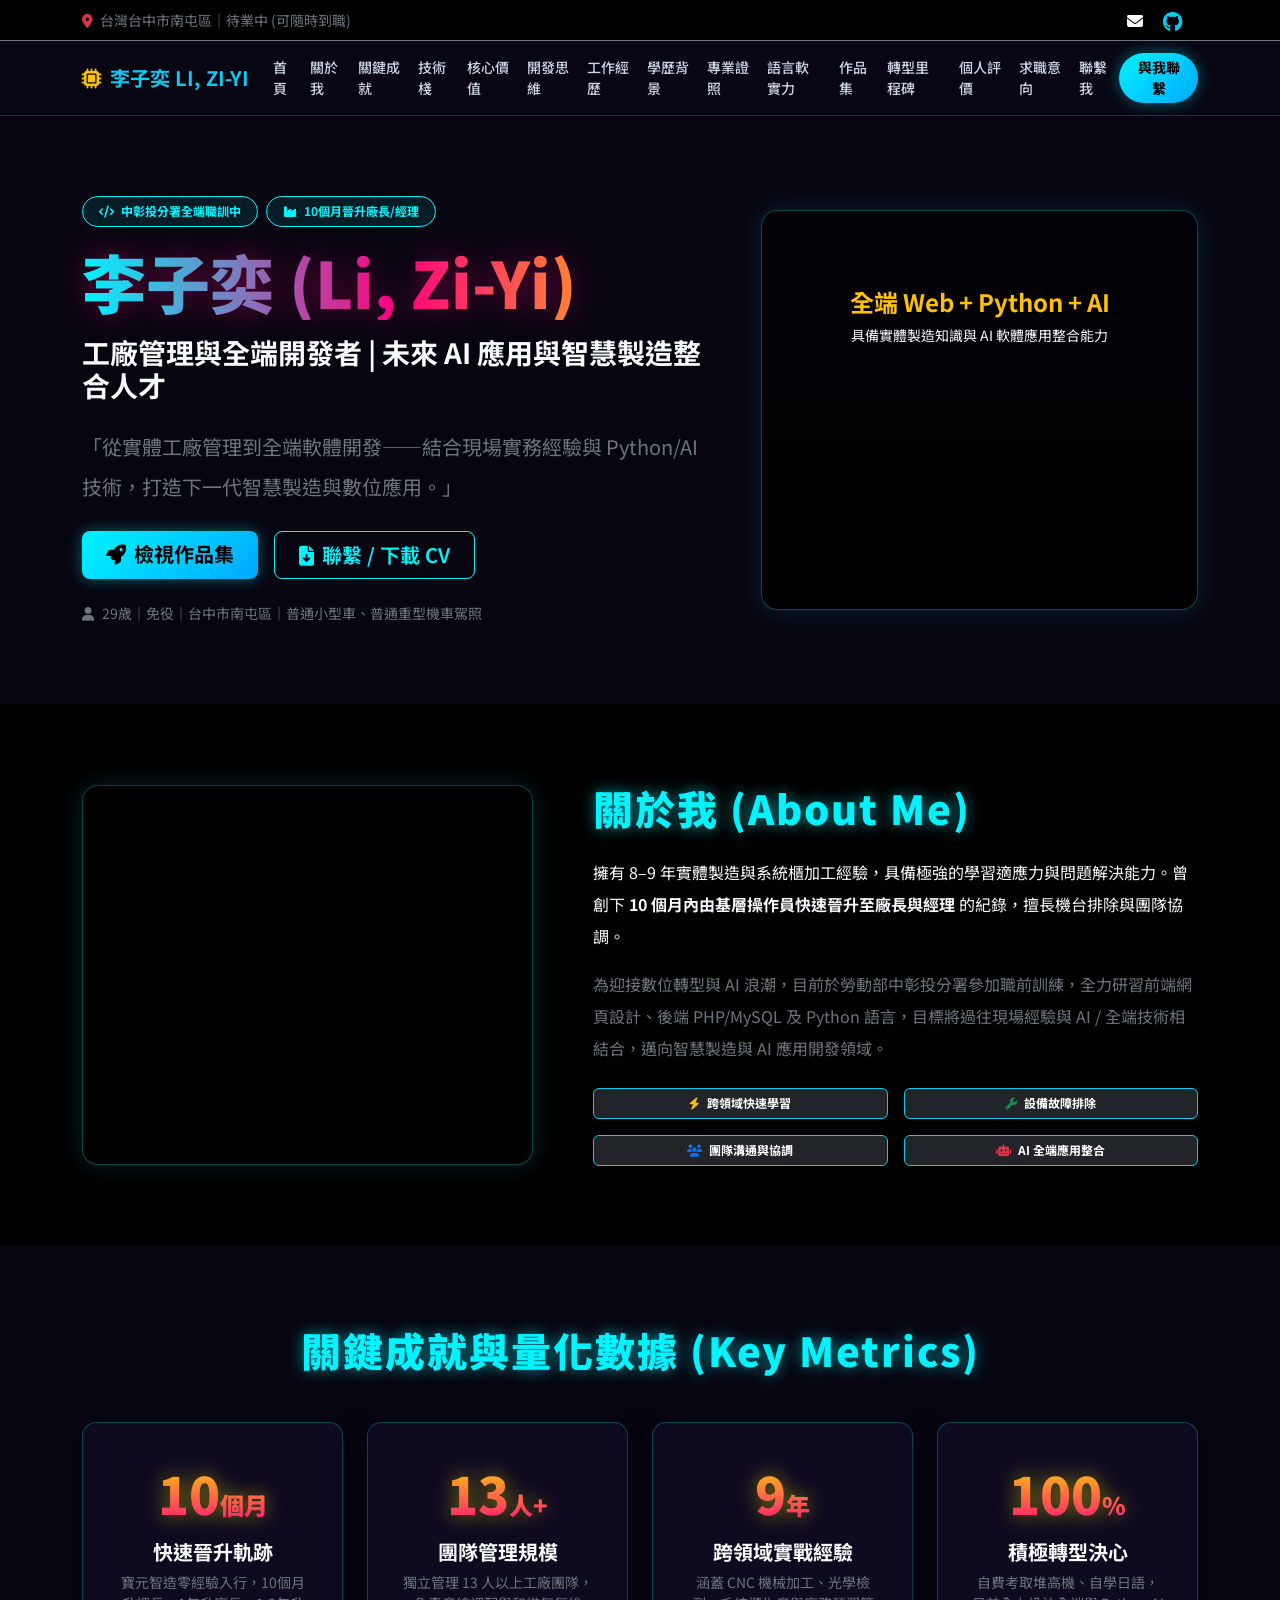
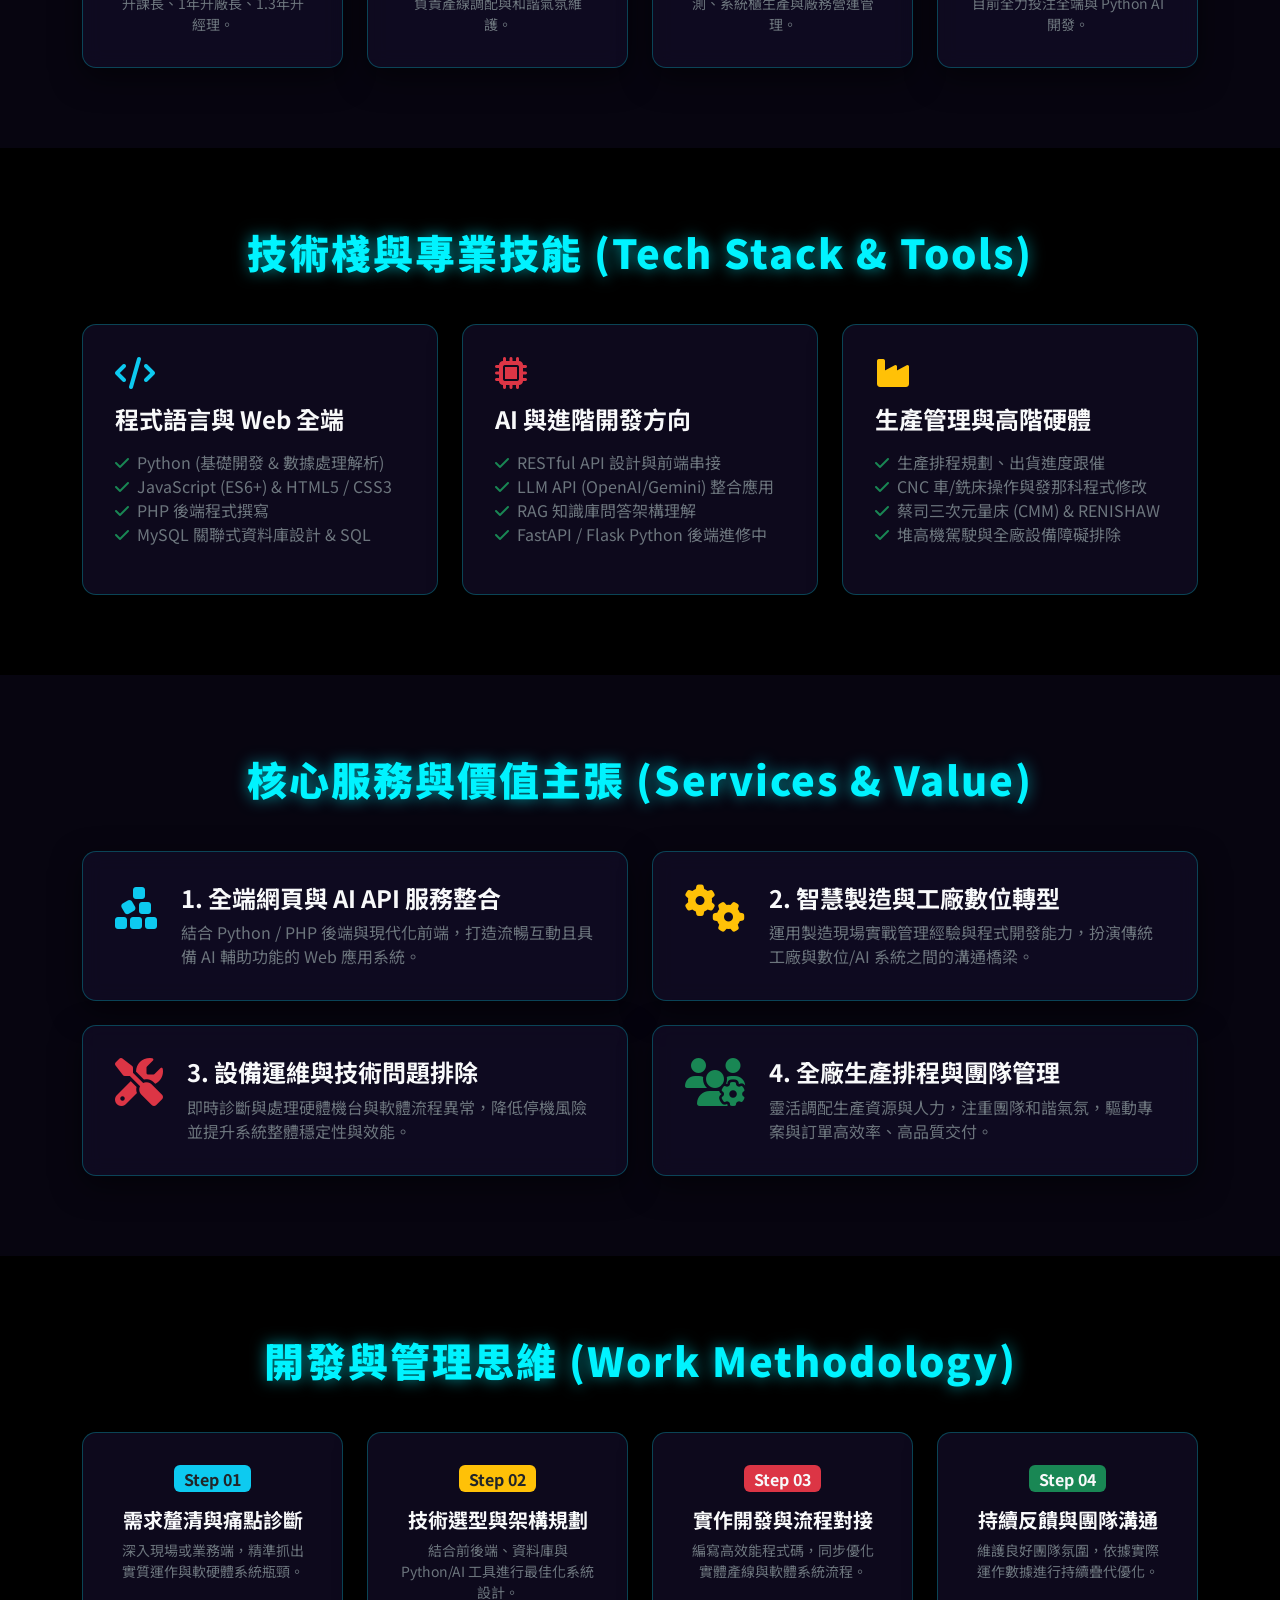
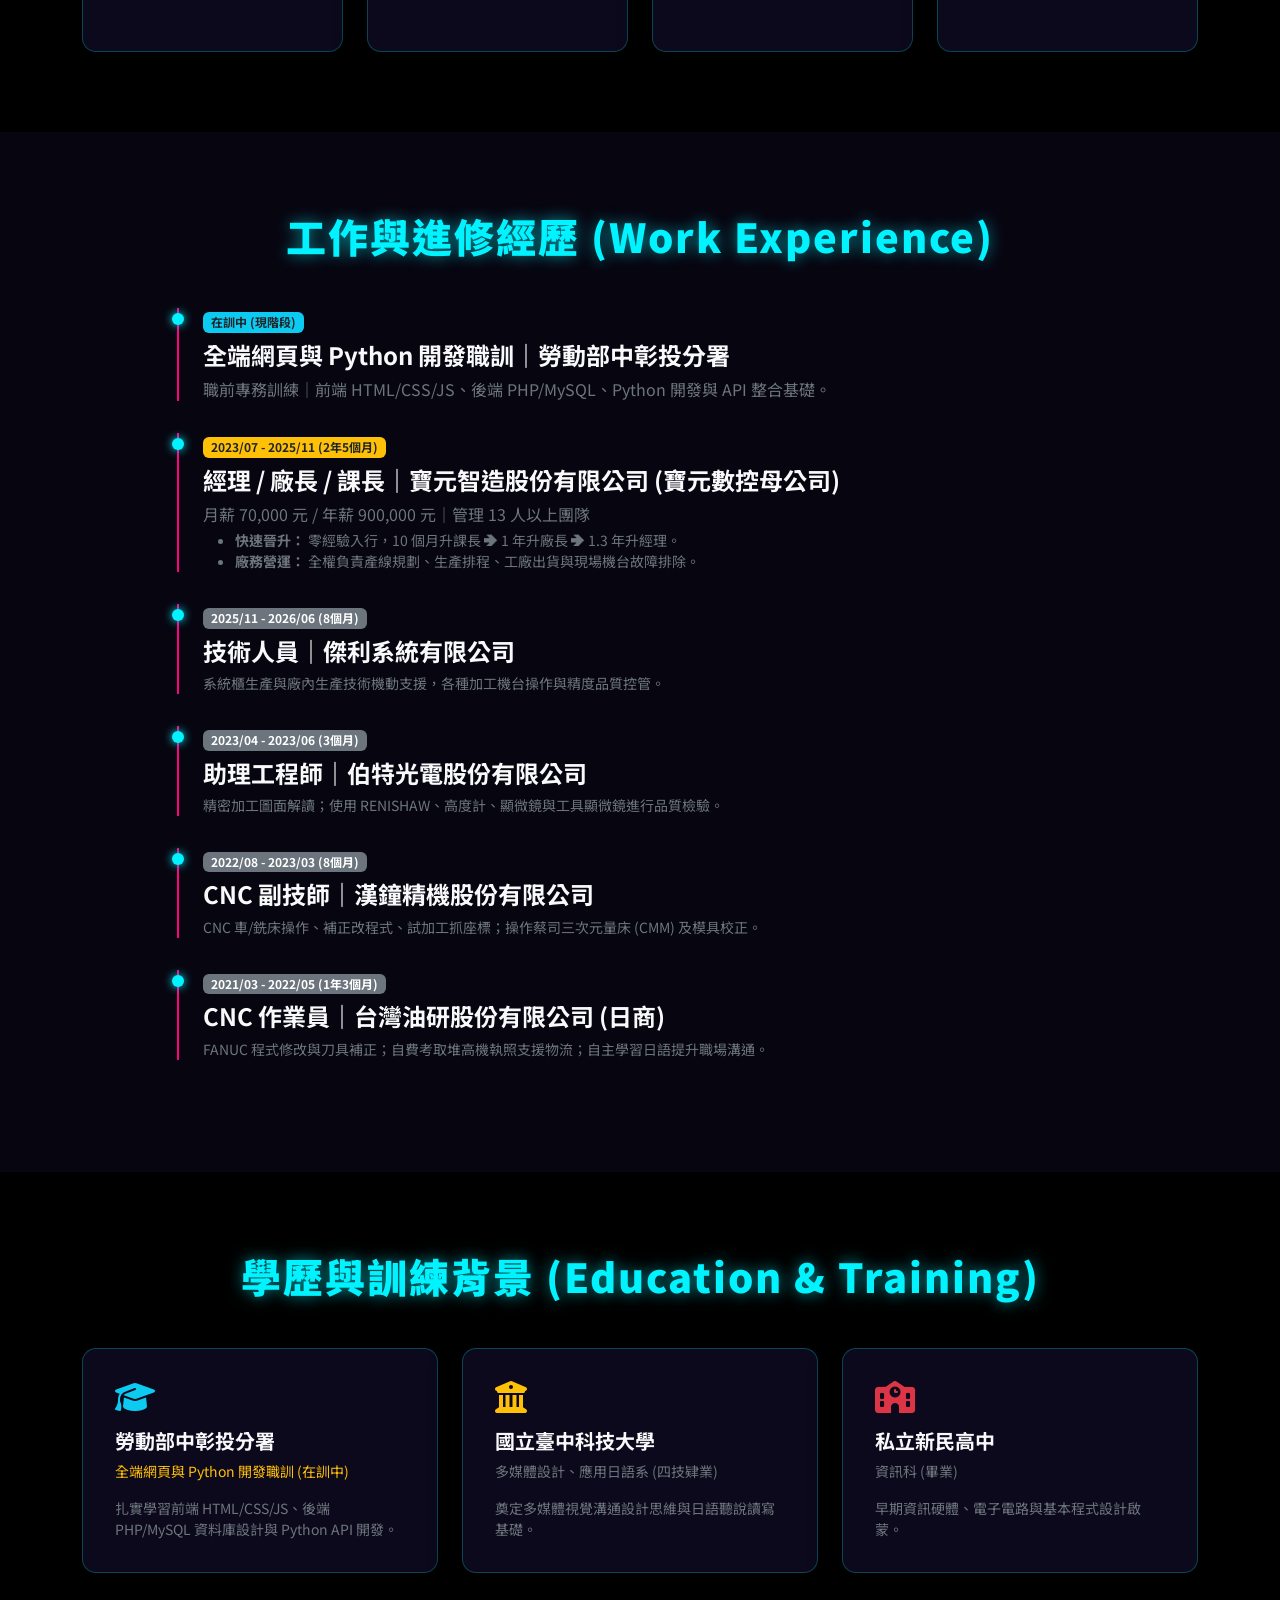
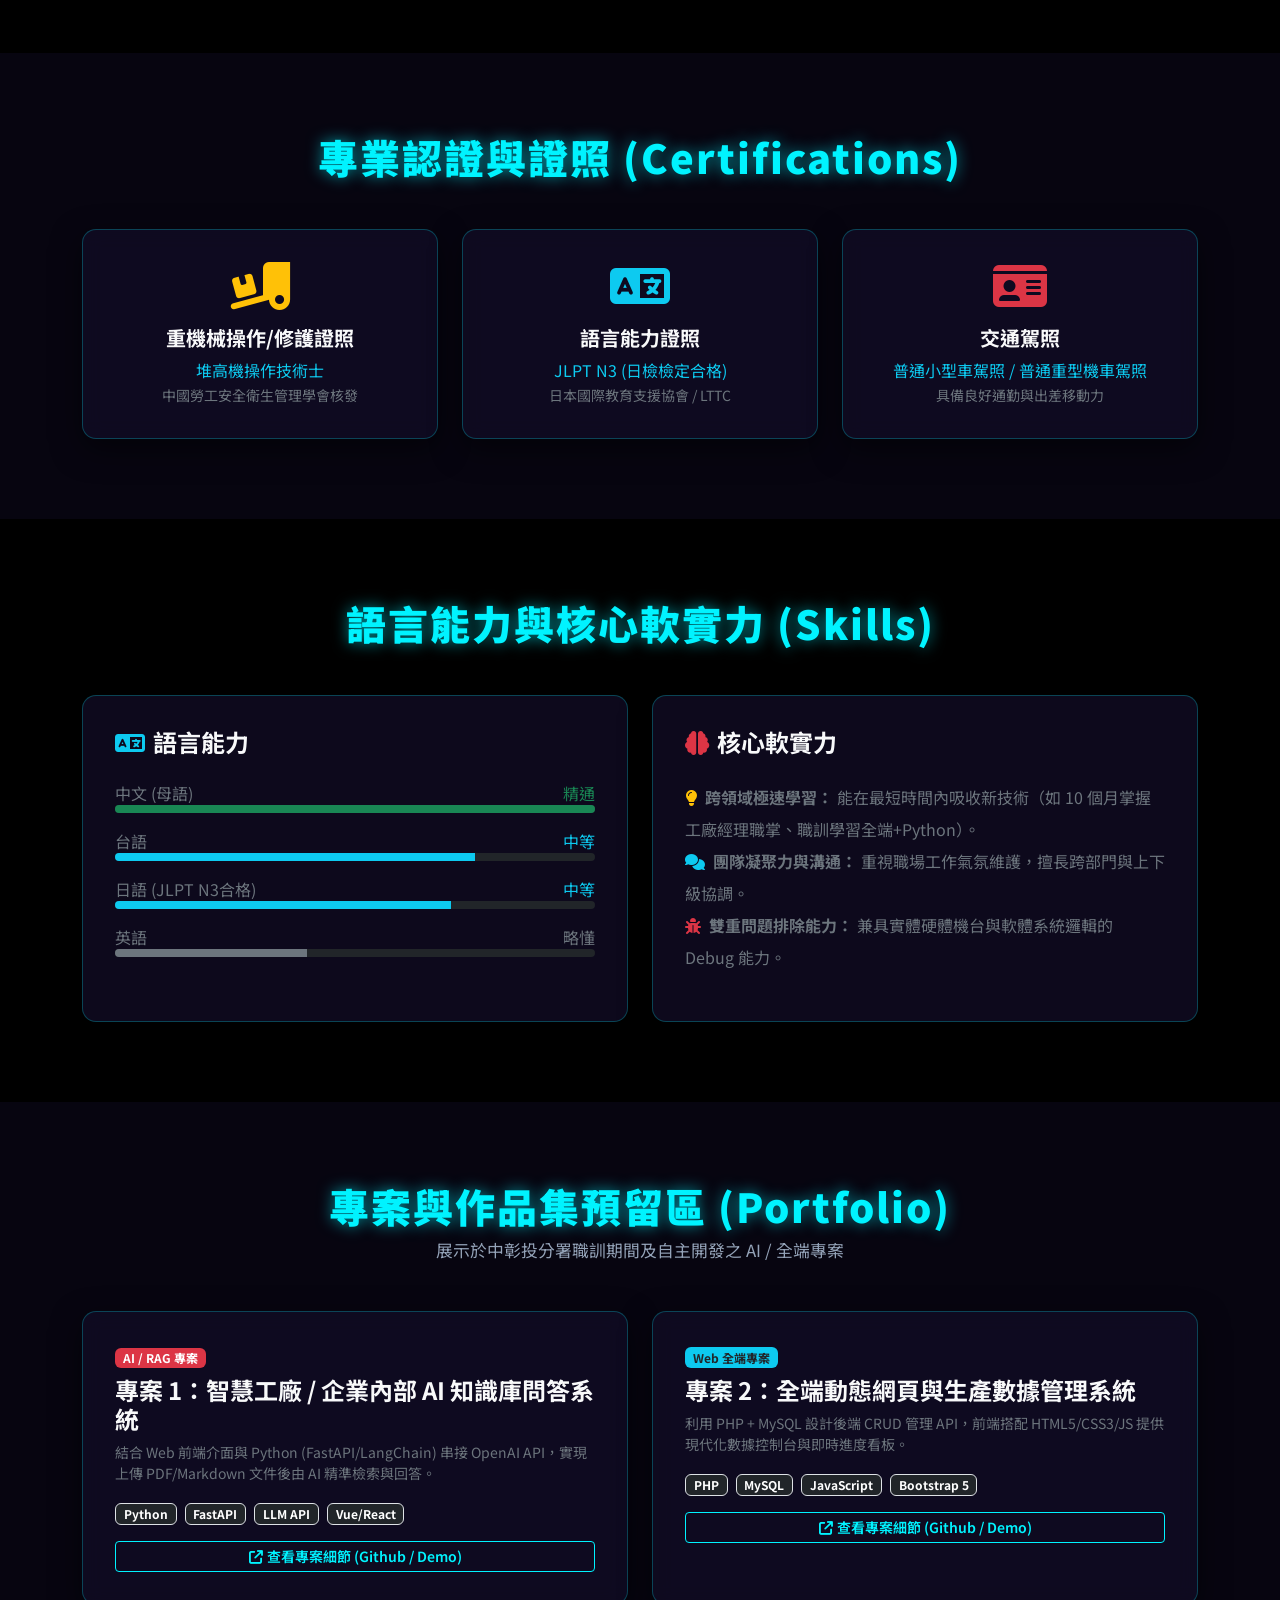
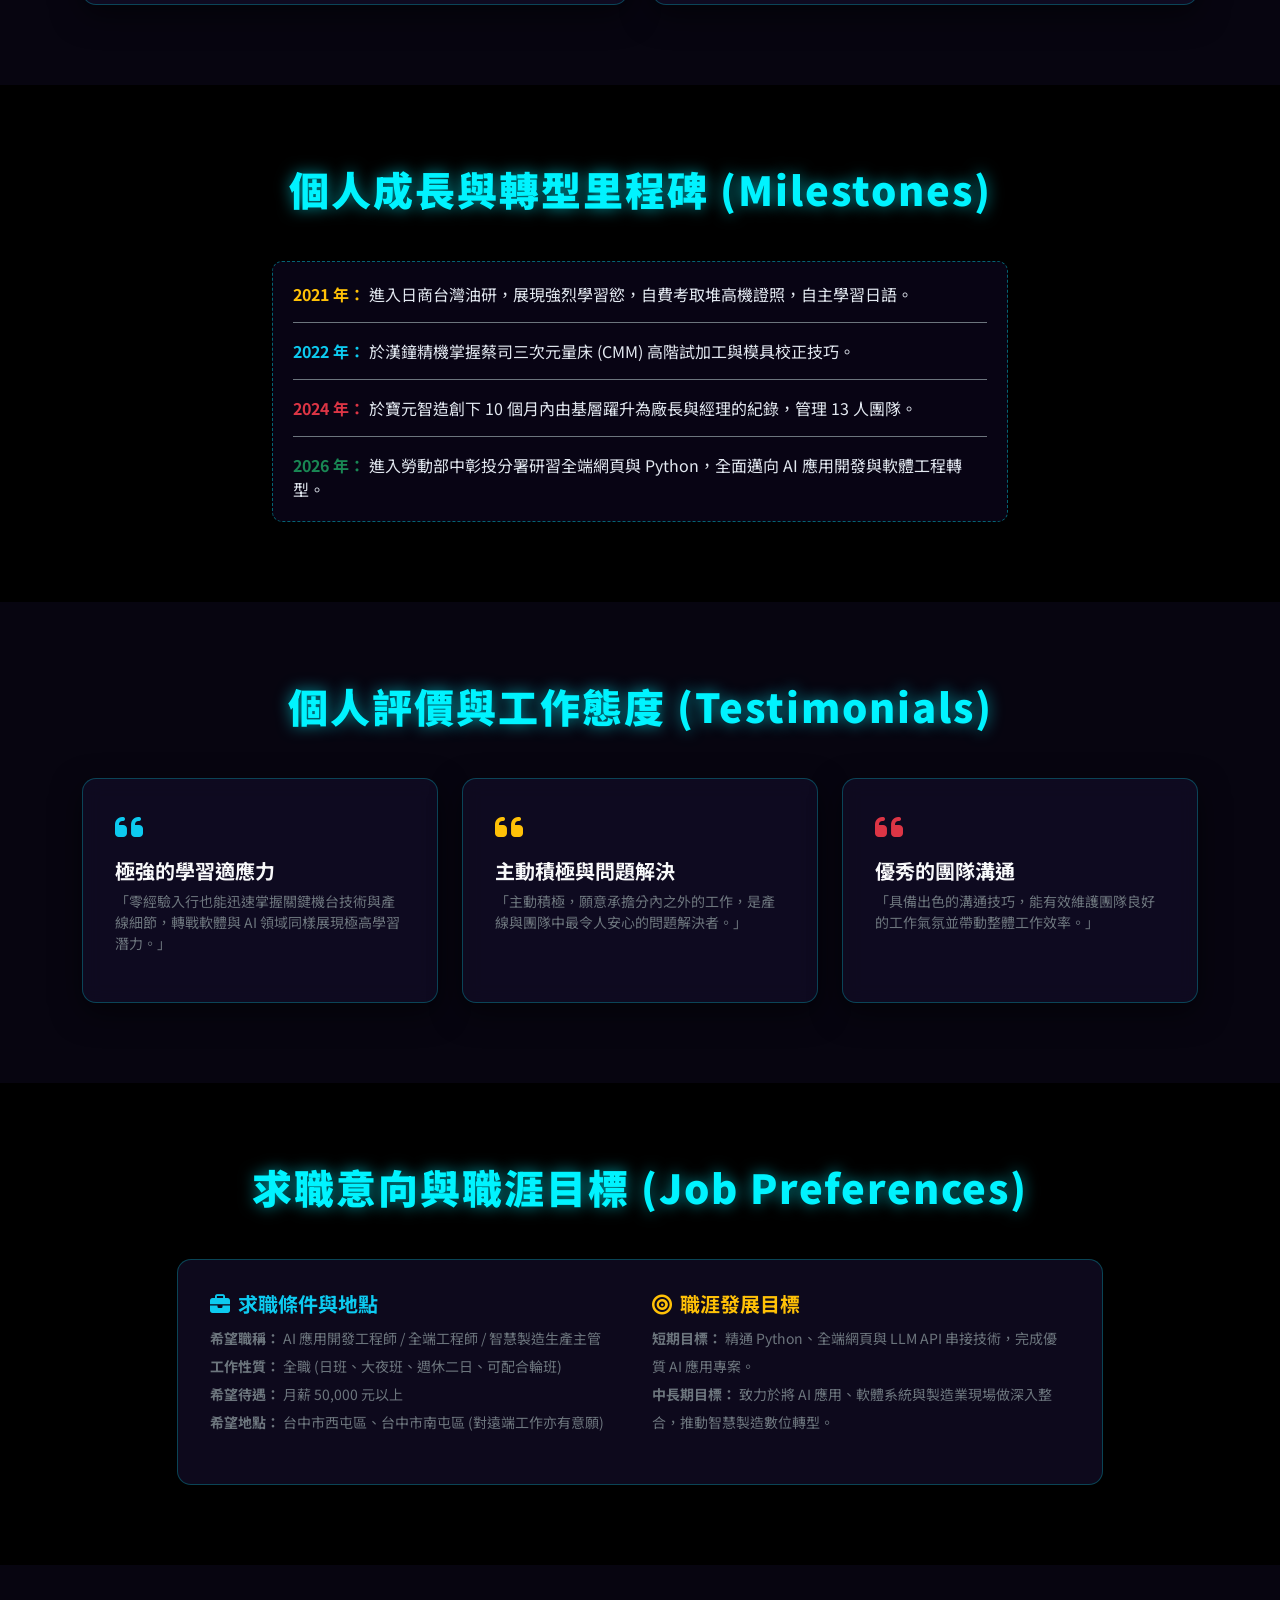
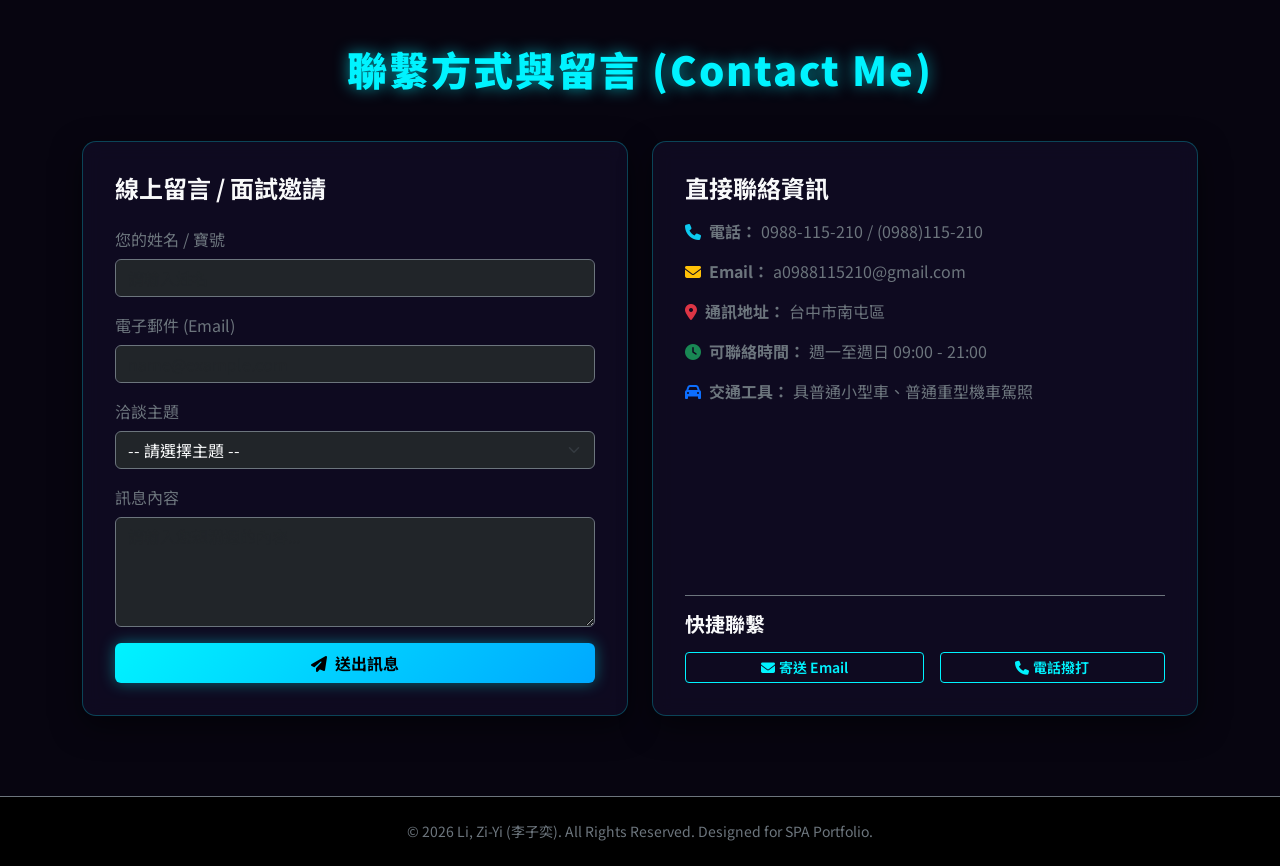
==== spa.html @ 0df01b9d "更新個人履歷SPA" ====
<!DOCTYPE html>
<html lang="zh-TW">

<head>
    <meta charset="UTF-8">
    <meta name="viewport" content="width=device-width, initial-scale=1.0">
    <title>李子奕 (Li, Zi-Yi) - 跨域 AI 全端工程師 / 智慧製造主管 個人履歷 SPA</title>
    <!-- Bootstrap 5 CSS CDN -->
    <link href="https://cdn.jsdelivr.net/npm/bootstrap@5.3.2/dist/css/bootstrap.min.css" rel="stylesheet">
    <!-- FontAwesome 6 CDN -->
    <link rel="stylesheet" href="https://cdnjs.cloudflare.com/ajax/libs/font-awesome/6.5.1/css/all.min.css">
    <!-- Google Fonts -->
    <link href="https://fonts.googleapis.com/css2?family=Noto+Sans+TC:wght@300;400;500;700;900&display=swap" rel="stylesheet">

    <style>
        :root {
            --cyber-bg-dark: #070510;
            --cyber-card-bg: rgba(18, 12, 38, 0.75);
            --cyber-cyan: #00f3ff;
            --cyber-magenta: #ff007f;
            --cyber-yellow: #ffe600;
        }

        body {
            font-family: 'Noto Sans TC', sans-serif;
            background-color: var(--cyber-bg-dark);
            color: #e2e8f0;
            scroll-behavior: smooth;
        }

        /* 導覽列與固定頁首 */
        .navbar-custom {
            background-color: rgba(10, 7, 20, 0.9) !important;
            backdrop-filter: blur(12px);
            border-bottom: 1px solid rgba(0, 243, 255, 0.2);
        }

        .nav-link {
            color: #cbd5e1 !important;
            font-weight: 500;
            transition: all 0.3s ease;
        }

        .nav-link:hover, .nav-link.active {
            color: var(--cyber-cyan) !important;
            text-shadow: 0 0 8px rgba(0, 243, 255, 0.6);
        }

        /* Section 通用樣式 */
        section {
            padding: 5rem 0;
            position: relative;
        }

        .section-title {
            color: var(--cyber-cyan);
            font-weight: 900;
            letter-spacing: 2px;
            text-shadow: 0 0 15px rgba(0, 243, 255, 0.6);
        }

        .section-subtitle {
            color: #94a3b8;
            font-size: 1.05rem;
        }

        /* Section 01: Hero */
        #sec-hero {
            min-height: 90vh;
            background: linear-gradient(135deg, #060212 0%, #15092b 60%, #030108 100%);
            display: flex;
            align-items: center;
        }

        .hero-title {
            background: linear-gradient(90deg, #00f3ff 0%, #ff007f 50%, #ffe600 100%);
            -webkit-background-clip: text;
            -webkit-text-fill-color: transparent;
            font-weight: 900;
            filter: drop-shadow(0 0 15px rgba(255, 0, 127, 0.4));
        }

        .badge-cyber {
            background: rgba(0, 243, 255, 0.1);
            border: 1px solid var(--cyber-cyan);
            color: var(--cyber-cyan);
            padding: 0.5rem 1rem;
            border-radius: 50px;
        }

        /* Section 卡片樣式 */
        .cyber-card {
            background: var(--cyber-card-bg);
            border: 1px solid rgba(0, 243, 255, 0.25);
            border-radius: 14px;
            padding: 2rem;
            backdrop-filter: blur(10px);
            box-shadow: 0 10px 30px rgba(0, 0, 0, 0.5);
            transition: all 0.35s cubic-bezier(0.4, 0, 0.2, 1);
        }

        .cyber-card:hover {
            transform: translateY(-5px);
            border-color: var(--cyber-magenta);
            box-shadow: 0 15px 35px rgba(255, 0, 127, 0.25);
        }

        /* 數據大數字發光效果 */
        .stat-num {
            background: linear-gradient(180deg, #ffe600 0%, #ff007f 100%);
            -webkit-background-clip: text;
            -webkit-text-fill-color: transparent;
            font-size: 3.2rem;
            font-weight: 900;
            filter: drop-shadow(0 0 10px rgba(255, 230, 0, 0.5));
        }

        /* 時間軸樣式 */
        .timeline-item {
            border-left: 2px solid var(--cyber-magenta);
            padding-left: 1.5rem;
            position: relative;
            margin-bottom: 2rem;
        }

        .timeline-item::before {
            content: '';
            position: absolute;
            left: -7px;
            top: 5px;
            width: 12px;
            height: 12px;
            border-radius: 50%;
            background: var(--cyber-cyan);
            box-shadow: 0 0 10px var(--cyber-cyan);
        }

        /* 按鈕樣式 */
        .btn-cyber-primary {
            background: linear-gradient(135deg, #00f3ff 0%, #00a8ff 100%);
            color: #000;
            font-weight: 700;
            border: none;
            box-shadow: 0 0 15px rgba(0, 243, 255, 0.4);
            transition: all 0.3s ease;
        }

        .btn-cyber-primary:hover {
            background: linear-gradient(135deg, #ff007f 0%, #d6006b 100%);
            color: #fff;
            box-shadow: 0 0 20px rgba(255, 0, 127, 0.6);
        }

        .btn-cyber-outline {
            color: var(--cyber-cyan);
            border: 1px solid var(--cyber-cyan);
            background: transparent;
            font-weight: 600;
            transition: all 0.3s ease;
        }

        .btn-cyber-outline:hover {
            background: var(--cyber-cyan);
            color: #000;
            box-shadow: 0 0 20px rgba(0, 243, 255, 0.8);
        }

        /* 亮黑微光照片區 */
        .img-cyber-cover {
            background-size: cover;
            background-position: center;
            border-radius: 16px;
            border: 1px solid rgba(0, 243, 255, 0.3);
            box-shadow: 0 0 25px rgba(0, 243, 255, 0.15);
        }

        .nested-box {
            background: rgba(10, 5, 25, 0.8);
            border: 1px dashed rgba(0, 243, 255, 0.4);
            border-radius: 10px;
            padding: 1.25rem;
        }
    </style>
</head>

<body data-bs-spy="scroll" data-bs-target="#navbar-main" data-bs-offset="80">

    <!-- Top Social Bar (Section 01 Header Sub-bar) -->
    <div id="sec-social-bar" class="py-2 bg-black border-bottom border-secondary">
        <div class="container d-flex justify-content-between align-items-center">
            <span class="small text-secondary"><i class="fa-solid fa-location-dot me-1 text-danger"></i> 台灣台中市南屯區｜待業中 (可隨時到職)</span>
            <div>
                <a href="mailto:a0988115210@gmail.com" class="text-light me-3"><i class="fa-solid fa-envelope"></i></a>
                <a href="https://ziyi0704.github.io/myResume/" class="text-light me-3"><i class="fa-brands fa-github fa-lg text-info"></i></a>
            </div>
        </div>
    </div>

    <!-- Sticky Main Navigation -->
    <nav id="navbar-main" class="navbar navbar-expand-xl sticky-top navbar-custom navbar-dark">
        <div class="container">
            <a class="navbar-brand fw-bold text-info" href="#sec-1">
                <i class="fa-solid fa-microchip me-2 text-warning"></i>李子奕 LI, ZI-YI
            </a>
            <button class="navbar-toggler" type="button" data-bs-toggle="collapse" data-bs-target="#navContent">
                <span class="navbar-toggler-icon"></span>
            </button>
            <div class="collapse navbar-collapse" id="navContent">
                <ul class="navbar-nav me-auto mb-2 mb-lg-0 small">
                    <li class="nav-item"><a class="nav-link" href="#sec-1">首頁</a></li>
                    <li class="nav-item"><a class="nav-link" href="#sec-2">關於我</a></li>
                    <li class="nav-item"><a class="nav-link" href="#sec-3">關鍵成就</a></li>
                    <li class="nav-item"><a class="nav-link" href="#sec-4">技術棧</a></li>
                    <li class="nav-item"><a class="nav-link" href="#sec-5">核心價值</a></li>
                    <li class="nav-item"><a class="nav-link" href="#sec-6">開發思維</a></li>
                    <li class="nav-item"><a class="nav-link" href="#sec-7">工作經歷</a></li>
                    <li class="nav-item"><a class="nav-link" href="#sec-8">學歷背景</a></li>
                    <li class="nav-item"><a class="nav-link" href="#sec-9">專業證照</a></li>
                    <li class="nav-item"><a class="nav-link" href="#sec-10">語言軟實力</a></li>
                    <li class="nav-item"><a class="nav-link" href="#sec-11">作品集</a></li>
                    <li class="nav-item"><a class="nav-link" href="#sec-12">轉型里程碑</a></li>
                    <li class="nav-item"><a class="nav-link" href="#sec-13">個人評價</a></li>
                    <li class="nav-item"><a class="nav-link" href="#sec-14">求職意向</a></li>
                    <li class="nav-item"><a class="nav-link" href="#sec-15">聯繫我</a></li>
                </ul>
                <a href="#sec-15" class="btn btn-cyber-primary btn-sm px-3 rounded-pill">與我聯繫</a>
            </div>
        </div>
    </nav>

    <!-- Section 1: Hero / Landing Page -->
    <section id="sec-1">
        <div class="container">
            <div class="row align-items-center g-5">
                <div class="col-lg-7">
                    <div class="d-flex flex-wrap gap-2 mb-3">
                        <span class="badge badge-cyber"><i class="fa-solid fa-code me-1"></i> 中彰投分署全端職訓中</span>
                        <span class="badge badge-cyber"><i class="fa-solid fa-industry me-1"></i> 10個月晉升廠長/經理</span>
                    </div>
                    <h1 class="display-3 hero-title mb-3">李子奕 (Li, Zi-Yi)</h1>
                    <h3 class="text-light fw-bold mb-4">工廠管理與全端開發者 | 未來 AI 應用與智慧製造整合人才</h3>
                    <p class="fs-5 text-secondary lh-lg mb-4">
                        「從實體工廠管理到全端軟體開發——結合現場實務經驗與 Python/AI 技術，打造下一代智慧製造與數位應用。」
                    </p>
                    <div class="d-flex flex-wrap gap-3 mb-4">
                        <a href="#sec-11" class="btn btn-cyber-primary btn-lg px-4"><i class="fa-solid fa-rocket me-2"></i>檢視作品集</a>
                        <a href="#sec-15" class="btn btn-cyber-outline btn-lg px-4"><i class="fa-solid fa-file-arrow-down me-2"></i>聯繫 / 下載 CV</a>
                    </div>
                    <div class="text-secondary small">
                        <i class="fa-solid fa-user me-2"></i>29歲｜免役｜台中市南屯區｜普通小型車、普通重型機車駕照
                    </div>
                </div>
                <div class="col-lg-5 text-center">
                    <div class="img-cyber-cover p-5 text-center" style="background-image: linear-gradient(rgba(0,0,0,0.6), rgba(0,0,0,0.8)), url('https://images.unsplash.com/photo-1581091226825-a6a2a5aee158?auto=format&fit=crop&w=800&q=80'); min-height: 400px;">
                        <i class="fa-solid fa-brain-circuit fa-5x text-info mb-4"></i>
                        <h4 class="text-warning fw-bold">全端 Web + Python + AI</h4>
                        <p class="text-light small">具備實體製造知識與 AI 軟體應用整合能力</p>
                    </div>
                </div>
            </div>
        </div>
    </section>

    <!-- Section 2: About Me -->
    <section id="sec-2" class="bg-black">
        <div class="container">
            <div class="row align-items-center">
                <div class="col-lg-5 mb-4 mb-lg-0">
                    <div class="img-cyber-cover p-4" style="background-image: url('https://images.unsplash.com/photo-1581092160607-ee22621dd758?auto=format&fit=crop&w=800&q=80'); min-height: 380px;"></div>
                </div>
                <div class="col-lg-7 ps-lg-5">
                    <h2 class="section-title display-6 mb-4">關於我 (About Me)</h2>
                    <p class="lh-lg text-light mb-3">
                        擁有 8–9 年實體製造與系統櫃加工經驗，具備極強的學習適應力與問題解決能力。曾創下 <strong>10 個月內由基層操作員快速晉升至廠長與經理</strong> 的紀錄，擅長機台排除與團隊協調。
                    </p>
                    <p class="lh-lg text-secondary mb-4">
                        為迎接數位轉型與 AI 浪潮，目前於勞動部中彰投分署參加職前訓練，全力研習前端網頁設計、後端 PHP/MySQL 及 Python 語言，目標將過往現場經驗與 AI / 全端技術相結合，邁向智慧製造與 AI 應用開發領域。
                    </p>
                    <div class="row g-3">
                        <div class="col-6"><span class="badge bg-dark border border-info p-2 w-100"><i class="fa-solid fa-bolt me-1 text-warning"></i> 跨領域快速學習</span></div>
                        <div class="col-6"><span class="badge bg-dark border border-info p-2 w-100"><i class="fa-solid fa-wrench me-1 text-success"></i> 設備故障排除</span></div>
                        <div class="col-6"><span class="badge bg-dark border border-info p-2 w-100"><i class="fa-solid fa-users me-1 text-primary"></i> 團隊溝通與協調</span></div>
                        <div class="col-6"><span class="badge bg-dark border border-info p-2 w-100"><i class="fa-solid fa-robot me-1 text-danger"></i> AI 全端應用整合</span></div>
                    </div>
                </div>
            </div>
        </div>
    </section>

    <!-- Section 3: Core Highlights / Key Metrics -->
    <section id="sec-3">
        <div class="container">
            <div class="text-center mb-5">
                <h2 class="section-title display-6">關鍵成就與量化數據 (Key Metrics)</h2>
            </div>
            <div class="row g-4 text-center">
                <div class="col-md-3 col-6">
                    <div class="cyber-card h-100">
                        <div class="stat-num"><span class="counter" data-target="10">0</span><span class="fs-4">個月</span></div>
                        <h5 class="text-light fw-bold mt-2">快速晉升軌跡</h5>
                        <p class="text-secondary small mb-0">寶元智造零經驗入行，10個月升課長、1年升廠長、1.3年升經理。</p>
                    </div>
                </div>
                <div class="col-md-3 col-6">
                    <div class="cyber-card h-100">
                        <div class="stat-num"><span class="counter" data-target="13">0</span><span class="fs-4">人+</span></div>
                        <h5 class="text-light fw-bold mt-2">團隊管理規模</h5>
                        <p class="text-secondary small mb-0">獨立管理 13 人以上工廠團隊，負責產線調配與和諧氣氛維護。</p>
                    </div>
                </div>
                <div class="col-md-3 col-6">
                    <div class="cyber-card h-100">
                        <div class="stat-num"><span class="counter" data-target="9">0</span><span class="fs-4">年</span></div>
                        <h5 class="text-light fw-bold mt-2">跨領域實戰經驗</h5>
                        <p class="text-secondary small mb-0">涵蓋 CNC 機械加工、光學檢測、系統櫃生產與廠務營運管理。</p>
                    </div>
                </div>
                <div class="col-md-3 col-6">
                    <div class="cyber-card h-100">
                        <div class="stat-num"><span class="counter" data-target="100">0</span><span class="fs-4">%</span></div>
                        <h5 class="text-light fw-bold mt-2">積極轉型決心</h5>
                        <p class="text-secondary small mb-0">自費考取堆高機、自學日語，目前全力投注全端與 Python AI 開發。</p>
                    </div>
                </div>
            </div>
        </div>
    </section>

    <!-- Section 4: Tech Stack & Tools -->
    <section id="sec-4" class="bg-black">
        <div class="container">
            <div class="text-center mb-5">
                <h2 class="section-title display-6">技術棧與專業技能 (Tech Stack & Tools)</h2>
            </div>
            <div class="row g-4">
                <div class="col-md-4">
                    <div class="cyber-card h-100">
                        <i class="fa-solid fa-code fa-2x text-info mb-3"></i>
                        <h4 class="text-light fw-bold">程式語言與 Web 全端</h4>
                        <ul class="list-unstyled text-secondary mt-3">
                            <li><i class="fa-solid fa-check text-success me-2"></i>Python (基礎開發 & 數據處理解析)</li>
                            <li><i class="fa-solid fa-check text-success me-2"></i>JavaScript (ES6+) & HTML5 / CSS3</li>
                            <li><i class="fa-solid fa-check text-success me-2"></i>PHP 後端程式撰寫</li>
                            <li><i class="fa-solid fa-check text-success me-2"></i>MySQL 關聯式資料庫設計 & SQL</li>
                        </ul>
                    </div>
                </div>
                <div class="col-md-4">
                    <div class="cyber-card h-100">
                        <i class="fa-solid fa-microchip fa-2x text-danger mb-3"></i>
                        <h4 class="text-light fw-bold">AI 與進階開發方向</h4>
                        <ul class="list-unstyled text-secondary mt-3">
                            <li><i class="fa-solid fa-check text-success me-2"></i>RESTful API 設計與前端串接</li>
                            <li><i class="fa-solid fa-check text-success me-2"></i>LLM API (OpenAI/Gemini) 整合應用</li>
                            <li><i class="fa-solid fa-check text-success me-2"></i>RAG 知識庫問答架構理解</li>
                            <li><i class="fa-solid fa-check text-success me-2"></i>FastAPI / Flask Python 後端進修中</li>
                        </ul>
                    </div>
                </div>
                <div class="col-md-4">
                    <div class="cyber-card h-100">
                        <i class="fa-solid fa-industry fa-2x text-warning mb-3"></i>
                        <h4 class="text-light fw-bold">生產管理與高階硬體</h4>
                        <ul class="list-unstyled text-secondary mt-3">
                            <li><i class="fa-solid fa-check text-success me-2"></i>生產排程規劃、出貨進度跟催</li>
                            <li><i class="fa-solid fa-check text-success me-2"></i>CNC 車/銑床操作與發那科程式修改</li>
                            <li><i class="fa-solid fa-check text-success me-2"></i>蔡司三次元量床 (CMM) & RENISHAW</li>
                            <li><i class="fa-solid fa-check text-success me-2"></i>堆高機駕駛與全廠設備障礙排除</li>
                        </ul>
                    </div>
                </div>
            </div>
        </div>
    </section>

    <!-- Section 5: Services & Value Provided -->
    <section id="sec-5">
        <div class="container">
            <div class="text-center mb-5">
                <h2 class="section-title display-6">核心服務與價值主張 (Services & Value)</h2>
            </div>
            <div class="row g-4">
                <div class="col-md-6">
                    <div class="cyber-card d-flex align-items-start">
                        <i class="fa-solid fa-cubes-stacked fa-3x text-info me-4"></i>
                        <div>
                            <h4 class="text-light fw-bold">1. 全端網頁與 AI API 服務整合</h4>
                            <p class="text-secondary mb-0">結合 Python / PHP 後端與現代化前端，打造流暢互動且具備 AI 輔助功能的 Web 應用系統。</p>
                        </div>
                    </div>
                </div>
                <div class="col-md-6">
                    <div class="cyber-card d-flex align-items-start">
                        <i class="fa-solid fa-gears fa-3x text-warning me-4"></i>
                        <div>
                            <h4 class="text-light fw-bold">2. 智慧製造與工廠數位轉型</h4>
                            <p class="text-secondary mb-0">運用製造現場實戰管理經驗與程式開發能力，扮演傳統工廠與數位/AI 系統之間的溝通橋梁。</p>
                        </div>
                    </div>
                </div>
                <div class="col-md-6">
                    <div class="cyber-card d-flex align-items-start">
                        <i class="fa-solid fa-screwdriver-wrench fa-3x text-danger me-4"></i>
                        <div>
                            <h4 class="text-light fw-bold">3. 設備運維與技術問題排除</h4>
                            <p class="text-secondary mb-0">即時診斷與處理硬體機台與軟體流程異常，降低停機風險並提升系統整體穩定性與效能。</p>
                        </div>
                    </div>
                </div>
                <div class="col-md-6">
                    <div class="cyber-card d-flex align-items-start">
                        <i class="fa-solid fa-users-gear fa-3x text-success me-4"></i>
                        <div>
                            <h4 class="text-light fw-bold">4. 全廠生產排程與團隊管理</h4>
                            <p class="text-secondary mb-0">靈活調配生產資源與人力，注重團隊和諧氣氛，驅動專案與訂單高效率、高品質交付。</p>
                        </div>
                    </div>
                </div>
            </div>
        </div>
    </section>

    <!-- Section 6: Operations & Work Methodology -->
    <section id="sec-6" class="bg-black">
        <div class="container">
            <div class="text-center mb-5">
                <h2 class="section-title display-6">開發與管理思維 (Work Methodology)</h2>
            </div>
            <div class="row g-4">
                <div class="col-md-3">
                    <div class="cyber-card text-center h-100">
                        <span class="badge bg-info text-dark fw-bold mb-3 fs-6">Step 01</span>
                        <h5 class="text-light fw-bold">需求釐清與痛點診斷</h5>
                        <p class="text-secondary small">深入現場或業務端，精準抓出實質運作與軟硬體系統瓶頸。</p>
                    </div>
                </div>
                <div class="col-md-3">
                    <div class="cyber-card text-center h-100">
                        <span class="badge bg-warning text-dark fw-bold mb-3 fs-6">Step 02</span>
                        <h5 class="text-light fw-bold">技術選型與架構規劃</h5>
                        <p class="text-secondary small">結合前後端、資料庫與 Python/AI 工具進行最佳化系統設計。</p>
                    </div>
                </div>
                <div class="col-md-3">
                    <div class="cyber-card text-center h-100">
                        <span class="badge bg-danger text-light fw-bold mb-3 fs-6">Step 03</span>
                        <h5 class="text-light fw-bold">實作開發與流程對接</h5>
                        <p class="text-secondary small">編寫高效能程式碼，同步優化實體產線與軟體系統流程。</p>
                    </div>
                </div>
                <div class="col-md-3">
                    <div class="cyber-card text-center h-100">
                        <span class="badge bg-success text-light fw-bold mb-3 fs-6">Step 04</span>
                        <h5 class="text-light fw-bold">持續反饋與團隊溝通</h5>
                        <p class="text-secondary small">維護良好團隊氛圍，依據實際運作數據進行持續疊代優化。</p>
                    </div>
                </div>
            </div>
        </div>
    </section>

    <!-- Section 7: Work Experience & Training -->
    <section id="sec-7">
        <div class="container">
            <div class="text-center mb-5">
                <h2 class="section-title display-6">工作與進修經歷 (Work Experience)</h2>
            </div>
            <div class="row justify-content-center">
                <div class="col-lg-10">
                    <div class="timeline-item">
                        <span class="badge bg-info text-dark fw-bold">在訓中 (現階段)</span>
                        <h4 class="text-light fw-bold mt-2">全端網頁與 Python 開發職訓｜勞動部中彰投分署</h4>
                        <p class="text-secondary mb-1">職前專務訓練｜前端 HTML/CSS/JS、後端 PHP/MySQL、Python 開發與 API 整合基礎。</p>
                    </div>

                    <div class="timeline-item">
                        <span class="badge bg-warning text-dark fw-bold">2023/07 - 2025/11 (2年5個月)</span>
                        <h4 class="text-light fw-bold mt-2">經理 / 廠長 / 課長｜寶元智造股份有限公司 (寶元數控母公司)</h4>
                        <p class="text-secondary mb-1">月薪 70,000 元 / 年薪 900,000 元｜管理 13 人以上團隊</p>
                        <ul class="text-secondary small">
                            <li><strong>快速晉升：</strong> 零經驗入行，10 個月升課長 ➔ 1 年升廠長 ➔ 1.3 年升經理。</li>
                            <li><strong>廠務營運：</strong> 全權負責產線規劃、生產排程、工廠出貨與現場機台故障排除。</li>
                        </ul>
                    </div>

                    <div class="timeline-item">
                        <span class="badge bg-secondary">2025/11 - 2026/06 (8個月)</span>
                        <h4 class="text-light fw-bold mt-2">技術人員｜傑利系統有限公司</h4>
                        <p class="text-secondary small mb-0">系統櫃生產與廠內生產技術機動支援，各種加工機台操作與精度品質控管。</p>
                    </div>

                    <div class="timeline-item">
                        <span class="badge bg-secondary">2023/04 - 2023/06 (3個月)</span>
                        <h4 class="text-light fw-bold mt-2">助理工程師｜伯特光電股份有限公司</h4>
                        <p class="text-secondary small mb-0">精密加工圖面解讀；使用 RENISHAW、高度計、顯微鏡與工具顯微鏡進行品質檢驗。</p>
                    </div>

                    <div class="timeline-item">
                        <span class="badge bg-secondary">2022/08 - 2023/03 (8個月)</span>
                        <h4 class="text-light fw-bold mt-2">CNC 副技師｜漢鐘精機股份有限公司</h4>
                        <p class="text-secondary small mb-0">CNC 車/銑床操作、補正改程式、試加工抓座標；操作蔡司三次元量床 (CMM) 及模具校正。</p>
                    </div>

                    <div class="timeline-item">
                        <span class="badge bg-secondary">2021/03 - 2022/05 (1年3個月)</span>
                        <h4 class="text-light fw-bold mt-2">CNC 作業員｜台灣油研股份有限公司 (日商)</h4>
                        <p class="text-secondary small mb-0">FANUC 程式修改與刀具補正；自費考取堆高機執照支援物流；自主學習日語提升職場溝通。</p>
                    </div>
                </div>
            </div>
        </div>
    </section>

    <!-- Section 8: Education & Training -->
    <section id="sec-8" class="bg-black">
        <div class="container">
            <div class="text-center mb-5">
                <h2 class="section-title display-6">學歷與訓練背景 (Education & Training)</h2>
            </div>
            <div class="row g-4">
                <div class="col-md-4">
                    <div class="cyber-card h-100">
                        <i class="fa-solid fa-graduation-cap fa-2x text-info mb-3"></i>
                        <h5 class="text-light fw-bold">勞動部中彰投分署</h5>
                        <p class="text-warning small">全端網頁與 Python 開發職訓 (在訓中)</p>
                        <p class="text-secondary small mb-0">扎實學習前端 HTML/CSS/JS、後端 PHP/MySQL 資料庫設計與 Python API 開發。</p>
                    </div>
                </div>
                <div class="col-md-4">
                    <div class="cyber-card h-100">
                        <i class="fa-solid fa-university fa-2x text-warning mb-3"></i>
                        <h5 class="text-light fw-bold">國立臺中科技大學</h5>
                        <p class="text-secondary small">多媒體設計、應用日語系 (四技肄業)</p>
                        <p class="text-secondary small mb-0">奠定多媒體視覺溝通設計思維與日語聽說讀寫基礎。</p>
                    </div>
                </div>
                <div class="col-md-4">
                    <div class="cyber-card h-100">
                        <i class="fa-solid fa-school fa-2x text-danger mb-3"></i>
                        <h5 class="text-light fw-bold">私立新民高中</h5>
                        <p class="text-secondary small">資訊科 (畢業)</p>
                        <p class="text-secondary small mb-0">早期資訊硬體、電子電路與基本程式設計啟蒙。</p>
                    </div>
                </div>
            </div>
        </div>
    </section>

    <!-- Section 9: Certifications & Licenses -->
    <section id="sec-9">
        <div class="container">
            <div class="text-center mb-5">
                <h2 class="section-title display-6">專業認證與證照 (Certifications)</h2>
            </div>
            <div class="row g-4">
                <div class="col-md-4">
                    <div class="cyber-card text-center h-100">
                        <i class="fa-solid fa-truck-ramp-box fa-3x text-warning mb-3"></i>
                        <h5 class="text-light fw-bold">重機械操作/修護證照</h5>
                        <p class="text-info mb-0">堆高機操作技術士</p>
                        <small class="text-secondary">中國勞工安全衛生管理學會核發</small>
                    </div>
                </div>
                <div class="col-md-4">
                    <div class="cyber-card text-center h-100">
                        <i class="fa-solid fa-language fa-3x text-info mb-3"></i>
                        <h5 class="text-light fw-bold">語言能力證照</h5>
                        <p class="text-info mb-0">JLPT N3 (日檢檢定合格)</p>
                        <small class="text-secondary">日本國際教育支援協會 / LTTC</small>
                    </div>
                </div>
                <div class="col-md-4">
                    <div class="cyber-card text-center h-100">
                        <i class="fa-solid fa-id-card fa-3x text-danger mb-3"></i>
                        <h5 class="text-light fw-bold">交通駕照</h5>
                        <p class="text-info mb-0">普通小型車駕照 / 普通重型機車駕照</p>
                        <small class="text-secondary">具備良好通勤與出差移動力</small>
                    </div>
                </div>
            </div>
        </div>
    </section>

    <!-- Section 10: Language & Soft Skills -->
    <section id="sec-10" class="bg-black">
        <div class="container">
            <div class="text-center mb-5">
                <h2 class="section-title display-6">語言能力與核心軟實力 (Skills)</h2>
            </div>
            <div class="row g-4">
                <div class="col-md-6">
                    <div class="cyber-card h-100">
                        <h4 class="text-light fw-bold mb-4"><i class="fa-solid fa-language text-info me-2"></i>語言能力</h4>
                        <div class="mb-3">
                            <div class="d-flex justify-content-between text-secondary"><span>中文 (母語)</span><span class="text-success">精通</span></div>
                            <div class="progress bg-dark" style="height: 8px;"><div class="progress-bar bg-success" style="width: 100%"></div></div>
                        </div>
                        <div class="mb-3">
                            <div class="d-flex justify-content-between text-secondary"><span>台語</span><span class="text-info">中等</span></div>
                            <div class="progress bg-dark" style="height: 8px;"><div class="progress-bar bg-info" style="width: 75%"></div></div>
                        </div>
                        <div class="mb-3">
                            <div class="d-flex justify-content-between text-secondary"><span>日語 (JLPT N3合格)</span><span class="text-info">中等</span></div>
                            <div class="progress bg-dark" style="height: 8px;"><div class="progress-bar bg-info" style="width: 70%"></div></div>
                        </div>
                        <div>
                            <div class="d-flex justify-content-between text-secondary"><span>英語</span><span class="text-secondary">略懂</span></div>
                            <div class="progress bg-dark" style="height: 8px;"><div class="progress-bar bg-secondary" style="width: 40%"></div></div>
                        </div>
                    </div>
                </div>
                <div class="col-md-6">
                    <div class="cyber-card h-100">
                        <h4 class="text-light fw-bold mb-4"><i class="fa-solid fa-brain text-danger me-2"></i>核心軟實力</h4>
                        <ul class="list-unstyled text-secondary lh-lg">
                            <li><i class="fa-solid fa-lightbulb text-warning me-2"></i><strong>跨領域極速學習：</strong> 能在最短時間內吸收新技術（如 10 個月掌握工廠經理職掌、職訓學習全端+Python）。</li>
                            <li><i class="fa-solid fa-comments text-info me-2"></i><strong>團隊凝聚力與溝通：</strong> 重視職場工作氣氛維護，擅長跨部門與上下級協調。</li>
                            <li><i class="fa-solid fa-bug text-danger me-2"></i><strong>雙重問題排除能力：</strong> 兼具實體硬體機台與軟體系統邏輯的 Debug 能力。</li>
                        </ul>
                    </div>
                </div>
            </div>
        </div>
    </section>

    <!-- Section 11: AI & Software Project Portfolio -->
    <section id="sec-11">
        <div class="container">
            <div class="text-center mb-5">
                <h2 class="section-title display-6">專案與作品集預留區 (Portfolio)</h2>
                <p class="section-subtitle">展示於中彰投分署職訓期間及自主開發之 AI / 全端專案</p>
            </div>
            <div class="row g-4">
                <div class="col-md-6">
                    <div class="cyber-card h-100">
                        <span class="badge bg-danger mb-2">AI / RAG 專案</span>
                        <h4 class="text-light fw-bold">專案 1：智慧工廠 / 企業內部 AI 知識庫問答系統</h4>
                        <p class="text-secondary small">結合 Web 前端介面與 Python (FastAPI/LangChain) 串接 OpenAI API，實現上傳 PDF/Markdown 文件後由 AI 精準檢索與回答。</p>
                        <div class="mb-3">
                            <span class="badge bg-dark border me-1">Python</span>
                            <span class="badge bg-dark border me-1">FastAPI</span>
                            <span class="badge bg-dark border me-1">LLM API</span>
                            <span class="badge bg-dark border">Vue/React</span>
                        </div>
                        <a href="#" class="btn btn-cyber-outline btn-sm w-100"><i class="fa-solid fa-arrow-up-right-from-square me-1"></i>查看專案細節 (Github / Demo)</a>
                    </div>
                </div>
                <div class="col-md-6">
                    <div class="cyber-card h-100">
                        <span class="badge bg-info text-dark mb-2">Web 全端專案</span>
                        <h4 class="text-light fw-bold">專案 2：全端動態網頁與生產數據管理系統</h4>
                        <p class="text-secondary small">利用 PHP + MySQL 設計後端 CRUD 管理 API，前端搭配 HTML5/CSS3/JS 提供現代化數據控制台與即時進度看板。</p>
                        <div class="mb-3">
                            <span class="badge bg-dark border me-1">PHP</span>
                            <span class="badge bg-dark border me-1">MySQL</span>
                            <span class="badge bg-dark border me-1">JavaScript</span>
                            <span class="badge bg-dark border">Bootstrap 5</span>
                        </div>
                        <a href="#" class="btn btn-cyber-outline btn-sm w-100"><i class="fa-solid fa-arrow-up-right-from-square me-1"></i>查看專案細節 (Github / Demo)</a>
                    </div>
                </div>
            </div>
        </div>
    </section>

    <!-- Section 12: Growth & Milestones Timeline -->
    <section id="sec-12" class="bg-black">
        <div class="container">
            <div class="text-center mb-5">
                <h2 class="section-title display-6">個人成長與轉型里程碑 (Milestones)</h2>
            </div>
            <div class="row justify-content-center">
                <div class="col-lg-8">
                    <div class="nested-box">
                        <ul class="list-unstyled mb-0">
                            <li class="mb-3 pb-3 border-bottom border-secondary">
                                <strong class="text-warning">2021 年：</strong> 進入日商台灣油研，展現強烈學習慾，自費考取堆高機證照，自主學習日語。
                            </li>
                            <li class="mb-3 pb-3 border-bottom border-secondary">
                                <strong class="text-info">2022 年：</strong> 於漢鐘精機掌握蔡司三次元量床 (CMM) 高階試加工與模具校正技巧。
                            </li>
                            <li class="mb-3 pb-3 border-bottom border-secondary">
                                <strong class="text-danger">2024 年：</strong> 於寶元智造創下 10 個月內由基層躍升為廠長與經理的紀錄，管理 13 人團隊。
                            </li>
                            <li class="mb-0">
                                <strong class="text-success">2026 年：</strong> 進入勞動部中彰投分署研習全端網頁與 Python，全面邁向 AI 應用開發與軟體工程轉型。
                            </li>
                        </ul>
                    </div>
                </div>
            </div>
        </div>
    </section>

    <!-- Section 13: Testimonials & Personal Evaluation -->
    <section id="sec-13">
        <div class="container">
            <div class="text-center mb-5">
                <h2 class="section-title display-6">個人評價與工作態度 (Testimonials)</h2>
            </div>
            <div class="row g-4">
                <div class="col-md-4">
                    <div class="cyber-card h-100">
                        <i class="fa-solid fa-quote-left fa-2x text-info mb-3"></i>
                        <h5 class="text-light fw-bold">極強的學習適應力</h5>
                        <p class="text-secondary small">「零經驗入行也能迅速掌握關鍵機台技術與產線細節，轉戰軟體與 AI 領域同樣展現極高學習潛力。」</p>
                    </div>
                </div>
                <div class="col-md-4">
                    <div class="cyber-card h-100">
                        <i class="fa-solid fa-quote-left fa-2x text-warning mb-3"></i>
                        <h5 class="text-light fw-bold">主動積極與問題解決</h5>
                        <p class="text-secondary small">「主動積極，願意承擔分內之外的工作，是產線與團隊中最令人安心的問題解決者。」</p>
                    </div>
                </div>
                <div class="col-md-4">
                    <div class="cyber-card h-100">
                        <i class="fa-solid fa-quote-left fa-2x text-danger mb-3"></i>
                        <h5 class="text-light fw-bold">優秀的團隊溝通</h5>
                        <p class="text-secondary small">「具備出色的溝通技巧，能有效維護團隊良好的工作氣氛並帶動整體工作效率。」</p>
                    </div>
                </div>
            </div>
        </div>
    </section>

    <!-- Section 14: Job Preferences & Career Goals -->
    <section id="sec-14" class="bg-black">
        <div class="container">
            <div class="text-center mb-5">
                <h2 class="section-title display-6">求職意向與職涯目標 (Job Preferences)</h2>
            </div>
            <div class="row justify-content-center">
                <div class="col-lg-10">
                    <div class="cyber-card">
                        <div class="row g-4">
                            <div class="col-md-6">
                                <h5 class="text-info fw-bold"><i class="fa-solid fa-briefcase me-2"></i>求職條件與地點</h5>
                                <ul class="list-unstyled text-secondary small lh-lg">
                                    <li><strong>希望職稱：</strong> AI 應用開發工程師 / 全端工程師 / 智慧製造生產主管</li>
                                    <li><strong>工作性質：</strong> 全職 (日班、大夜班、週休二日、可配合輪班)</li>
                                    <li><strong>希望待遇：</strong> 月薪 50,000 元以上</li>
                                    <li><strong>希望地點：</strong> 台中市西屯區、台中市南屯區 (對遠端工作亦有意願)</li>
                                </ul>
                            </div>
                            <div class="col-md-6">
                                <h5 class="text-warning fw-bold"><i class="fa-solid fa-bullseye me-2"></i>職涯發展目標</h5>
                                <p class="text-secondary small lh-lg mb-0">
                                    <strong>短期目標：</strong> 精通 Python、全端網頁與 LLM API 串接技術，完成優質 AI 應用專案。<br>
                                    <strong>中長期目標：</strong> 致力於將 AI 應用、軟體系統與製造業現場做深入整合，推動智慧製造數位轉型。
                                </p>
                            </div>
                        </div>
                    </div>
                </div>
            </div>
        </div>
    </section>

    <!-- Section 15: Contact & Action Footer -->
    <section id="sec-15">
        <div class="container">
            <div class="text-center mb-5">
                <h2 class="section-title display-6">聯繫方式與留言 (Contact Me)</h2>
            </div>
            <div class="row g-4">
                <div class="col-lg-6">
                    <div class="cyber-card h-100">
                        <h4 class="text-light fw-bold mb-4">線上留言 / 面試邀請</h4>
                        <form>
                            <div class="mb-3">
                                <label for="name" class="form-label text-secondary">您的姓名 / 寶號</label>
                                <input type="text" class="form-control bg-dark text-light border-secondary" id="name" placeholder="請輸入姓名">
                            </div>
                            <div class="mb-3">
                                <label for="email" class="form-label text-secondary">電子郵件 (Email)</label>
                                <input type="email" class="form-control bg-dark text-light border-secondary" id="email" placeholder="name@example.com">
                            </div>
                            <div class="mb-3">
                                <label for="subject" class="form-label text-secondary">洽談主題</label>
                                <select class="form-select bg-dark text-light border-secondary" id="subject">
                                    <option selected disabled>-- 請選擇主題 --</option>
                                    <option value="interview">面試邀請</option>
                                    <option value="project">專案合作</option>
                                    <option value="other">一般詢問</option>
                                </select>
                            </div>
                            <div class="mb-3">
                                <label for="message" class="form-label text-secondary">訊息內容</label>
                                <textarea class="form-control bg-dark text-light border-secondary" id="message" rows="4" placeholder="請輸入您想溝通的內容..."></textarea>
                            </div>
                            <button type="submit" class="btn btn-cyber-primary w-100 py-2"><i class="fa-solid fa-paper-plane me-2"></i>送出訊息</button>
                        </form>
                    </div>
                </div>
                <div class="col-lg-6">
                    <div class="cyber-card h-100 d-flex flex-column justify-content-between">
                        <div>
                            <h4 class="text-light fw-bold mb-3">直接聯絡資訊</h4>
                            <p class="text-secondary"><i class="fa-solid fa-phone text-info me-2"></i><strong>電話：</strong> 0988-115-210 / (0988)115-210</p>
                            <p class="text-secondary"><i class="fa-solid fa-envelope text-warning me-2"></i><strong>Email：</strong> a0988115210@gmail.com</p>
                            <p class="text-secondary"><i class="fa-solid fa-location-dot text-danger me-2"></i><strong>通訊地址：</strong> 台中市南屯區</p>
                            <p class="text-secondary"><i class="fa-solid fa-clock text-success me-2"></i><strong>可聯絡時間：</strong> 週一至週日 09:00 - 21:00</p>
                            <p class="text-secondary"><i class="fa-solid fa-car text-primary me-2"></i><strong>交通工具：</strong> 具普通小型車、普通重型機車駕照</p>
                        </div>
                        <div class="pt-3 border-top border-secondary mt-3">
                            <h5 class="text-light fw-bold mb-3">快捷聯繫</h5>
                            <div class="d-flex gap-3">
                                <a href="mailto:a0988115210@gmail.com" class="btn btn-cyber-outline btn-sm flex-fill"><i class="fa-solid fa-envelope me-1"></i>寄送 Email</a>
                                <a href="tel:0988115210" class="btn btn-cyber-outline btn-sm flex-fill"><i class="fa-solid fa-phone me-1"></i>電話撥打</a>
                            </div>
                        </div>
                    </div>
                </div>
            </div>
        </div>
    </section>

    <!-- Footer -->
    <footer class="py-4 bg-black border-top border-secondary text-center text-secondary small">
        <div class="container">
            <p class="mb-0">© 2026 Li, Zi-Yi (李子奕). All Rights Reserved. Designed for SPA Portfolio.</p>
        </div>
    </footer>

    <!-- Bootstrap 5 JS Bundle CDN -->
    <script src="https://cdn.jsdelivr.net/npm/bootstrap@5.3.2/dist/js/bootstrap.bundle.min.js"></script>

    <!-- Counter-Up IntersectionObserver Script -->
    <script>
        document.addEventListener('DOMContentLoaded', () => {
            const counters = document.querySelectorAll('.counter');
            let animated = false;

            const animateCounters = () => {
                counters.forEach(counter => {
                    const target = +counter.getAttribute('data-target');
                    const duration = 1600; // 動畫持續時間 (毫秒)
                    const frameDuration = 1000 / 60; // 60 FPS
                    const totalFrames = Math.round(duration / frameDuration);
                    let frame = 0;

                    const timer = setInterval(() => {
                        frame++;
                        const progress = frame / totalFrames;
                        // 緩速遞減演算法 (Ease-out Quad) 讓數字滾動遞增更流暢自然
                        const currentVal = Math.round(target * (1 - Math.pow(1 - progress, 2)));
                        counter.innerText = currentVal;

                        if (frame >= totalFrames) {
                            counter.innerText = target;
                            clearInterval(timer);
                        }
                    }, frameDuration);
                });
            };

            const observerOptions = {
                threshold: 0.3
            };

            const observer = new IntersectionObserver((entries, obs) => {
                entries.forEach(entry => {
                    if (entry.isIntersecting && !animated) {
                        animated = true;
                        animateCounters();
                        obs.unobserve(entry.target);
                    }
                });
            }, observerOptions);

            const sec3 = document.getElementById('sec-3');
            if (sec3) {
                observer.observe(sec3);
            }
        });
    </script>
</body>

</html>
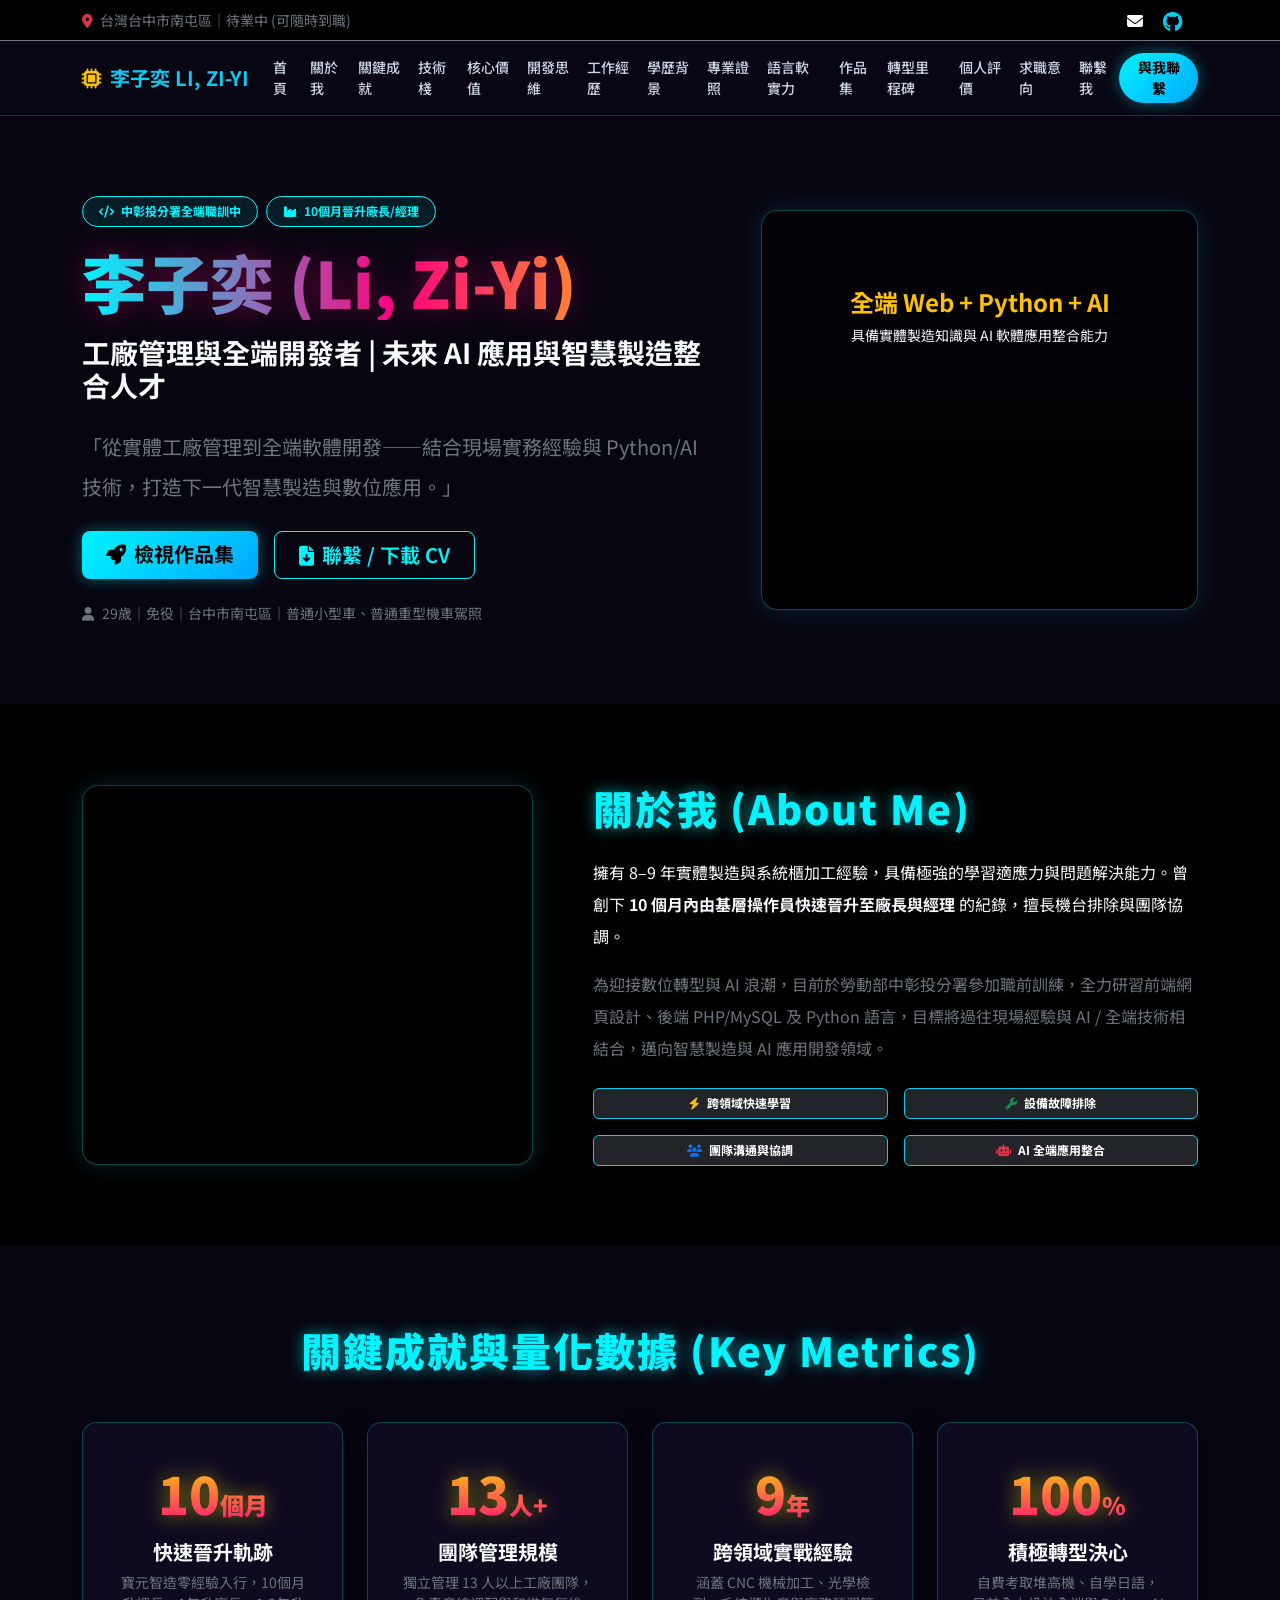
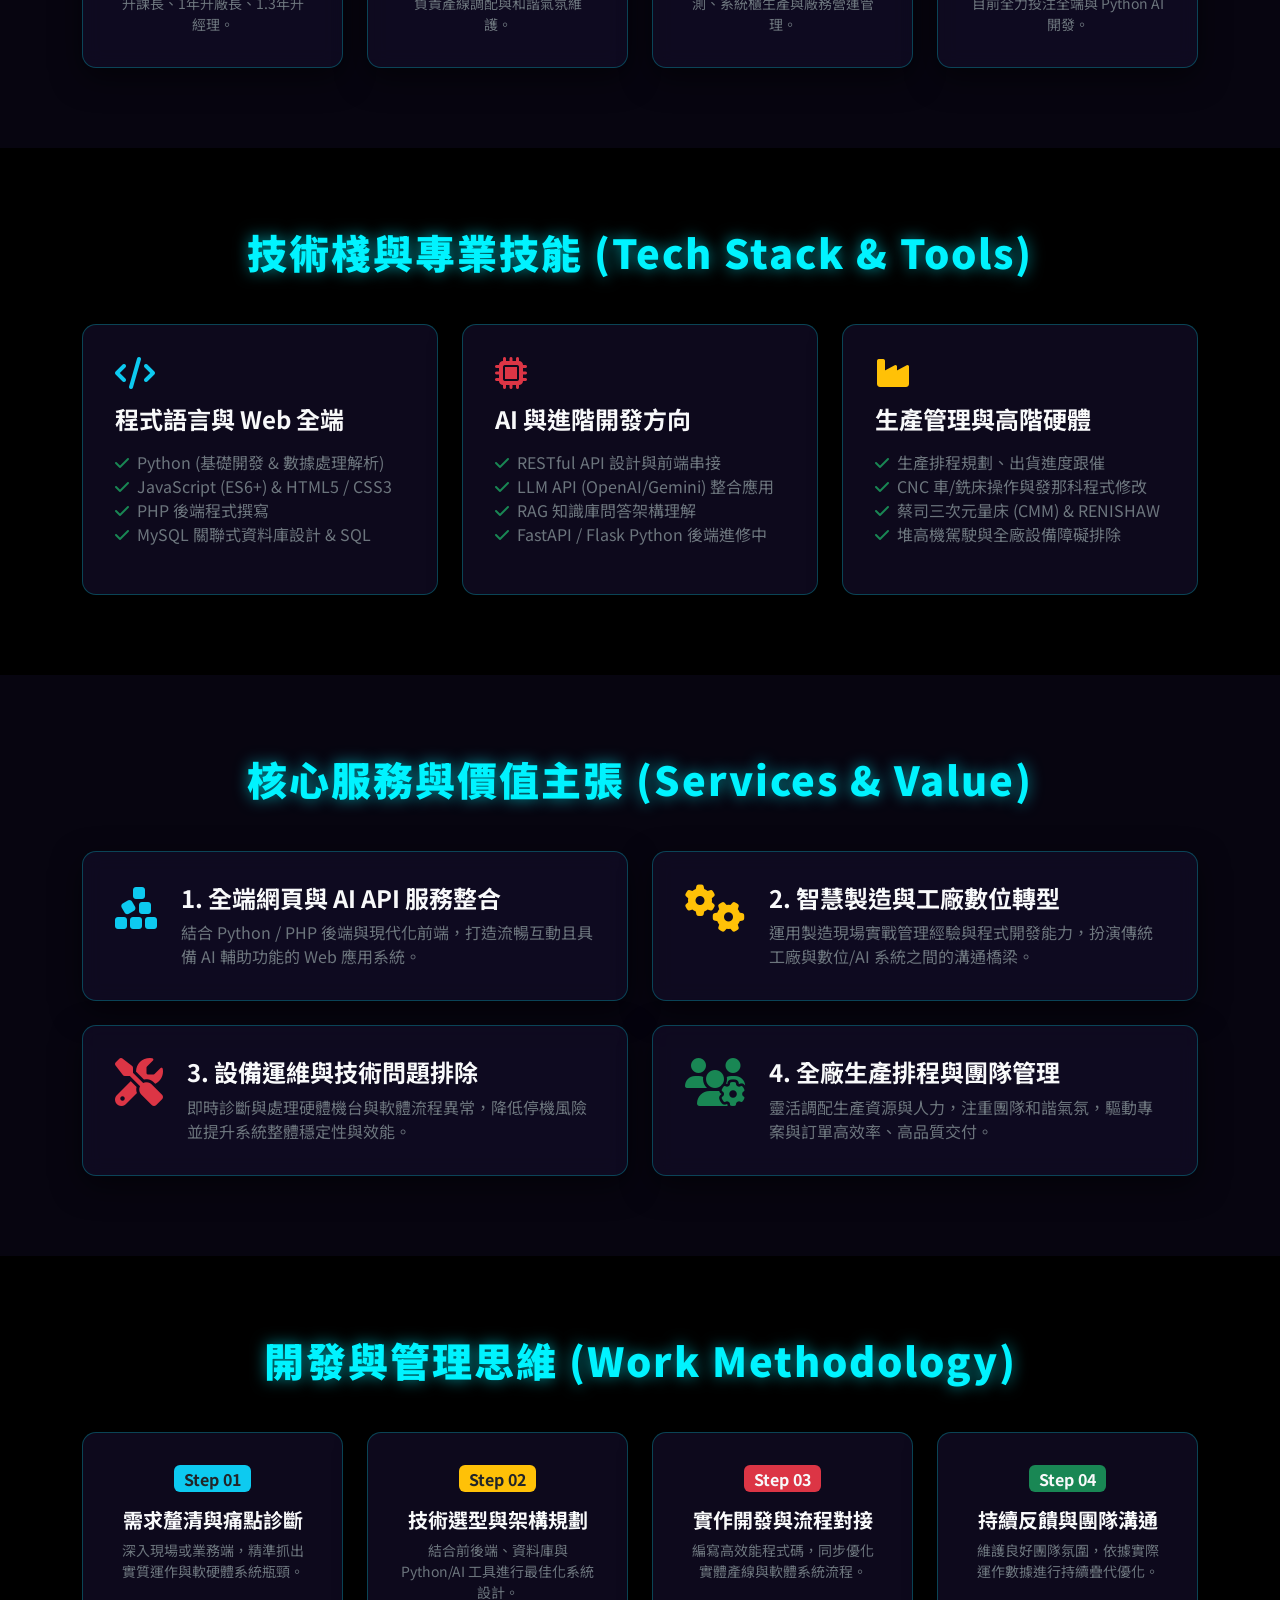
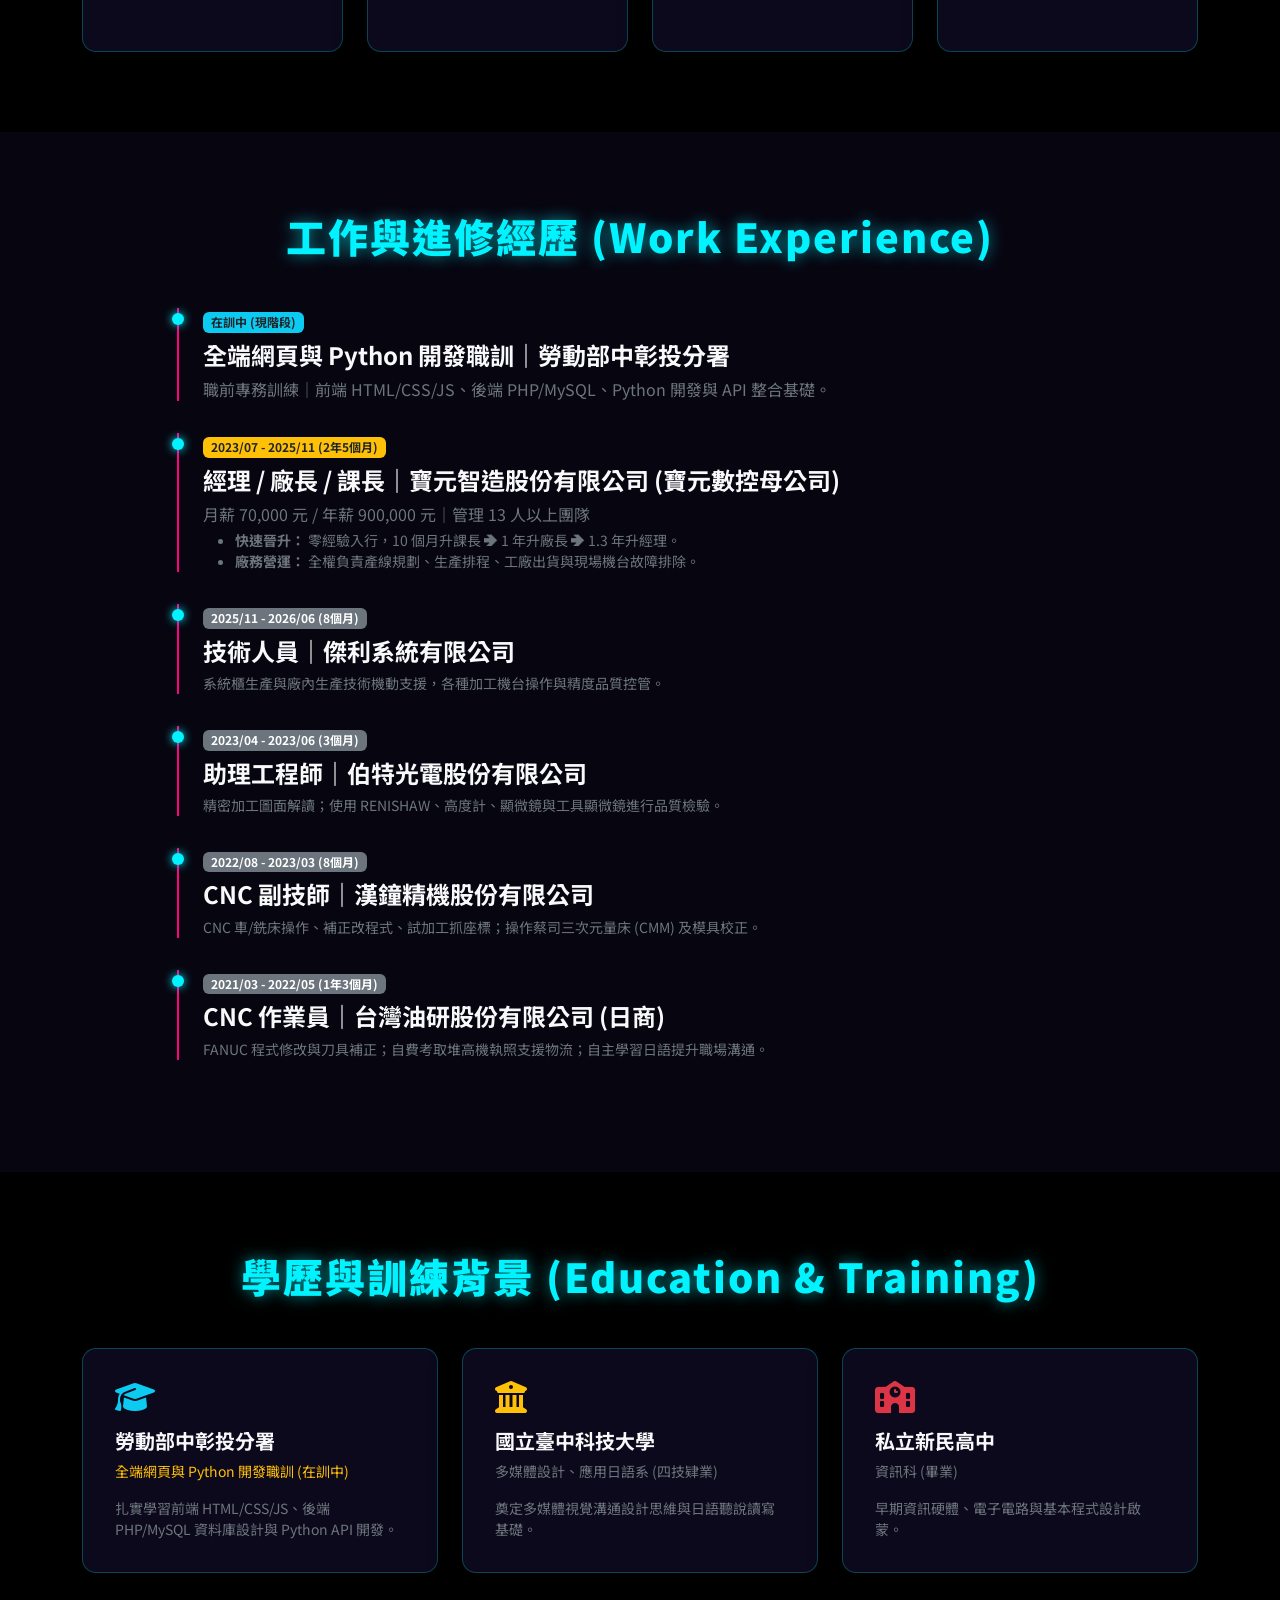
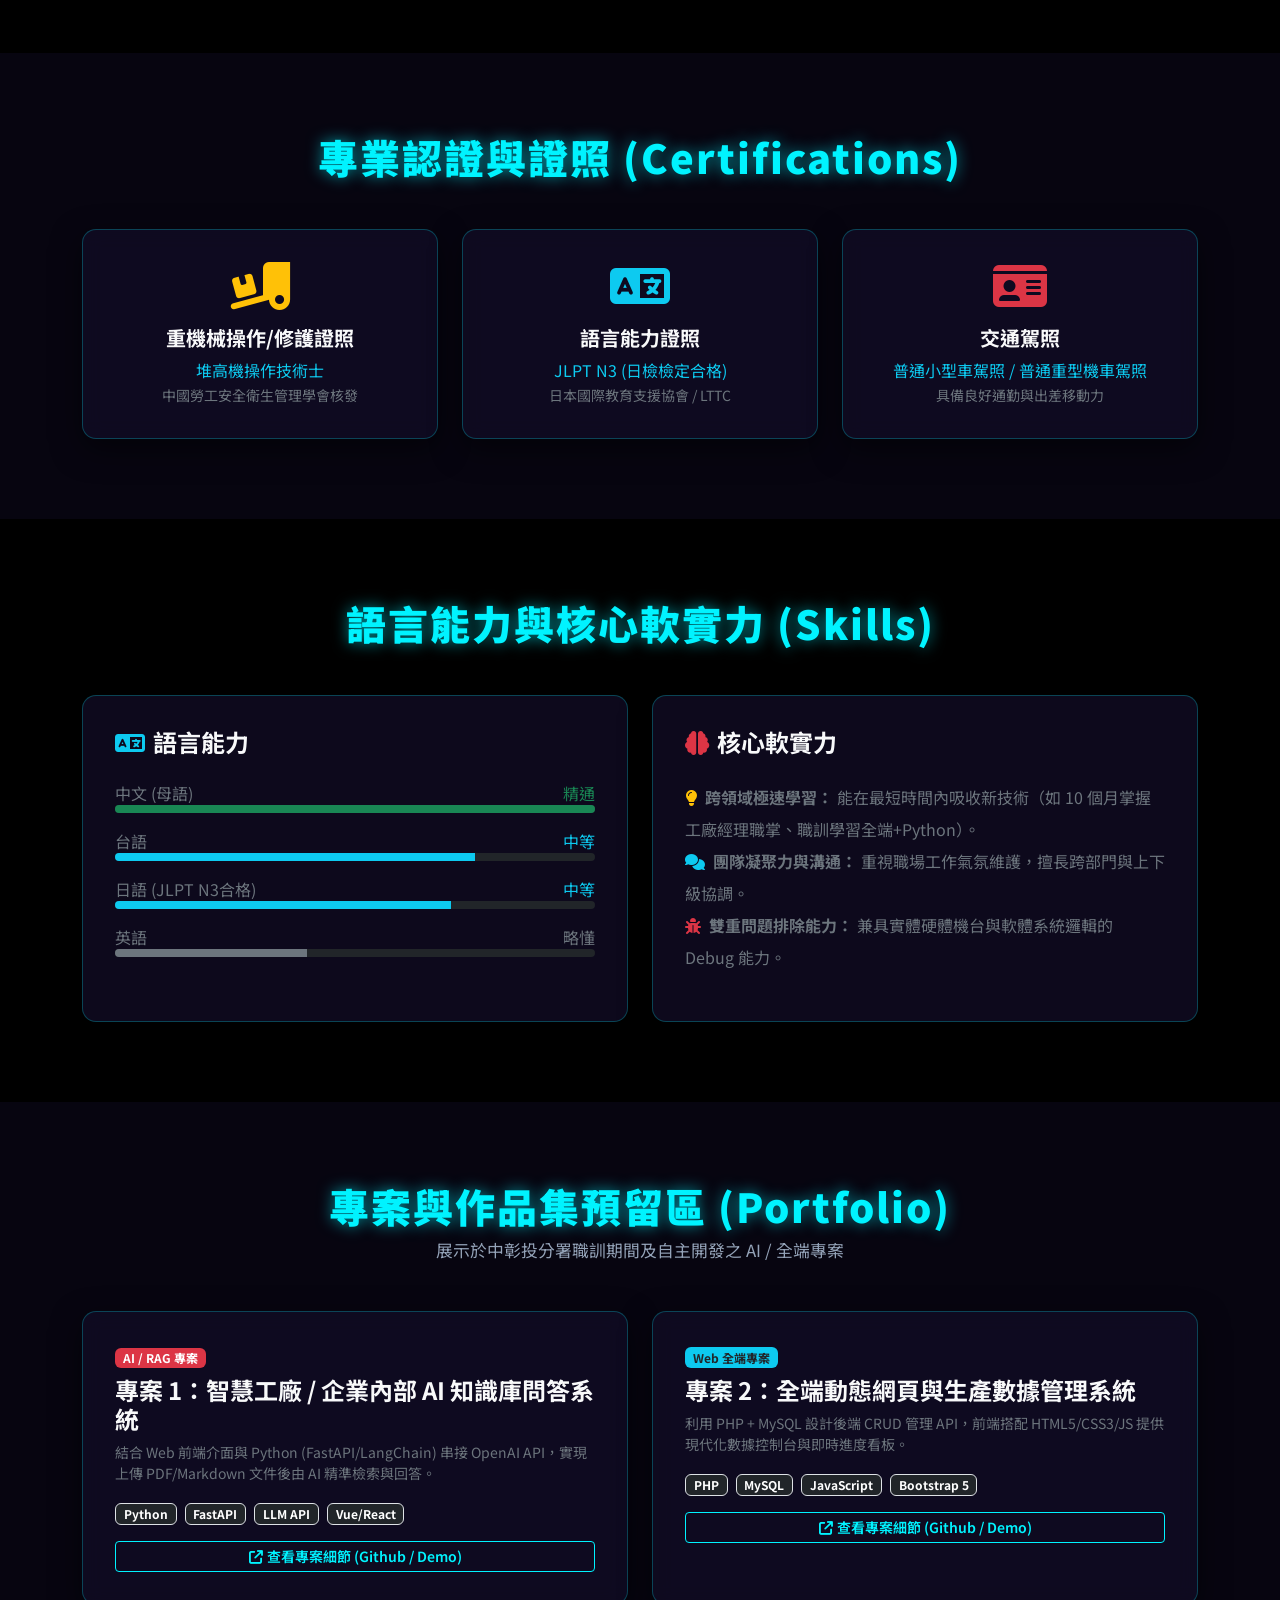
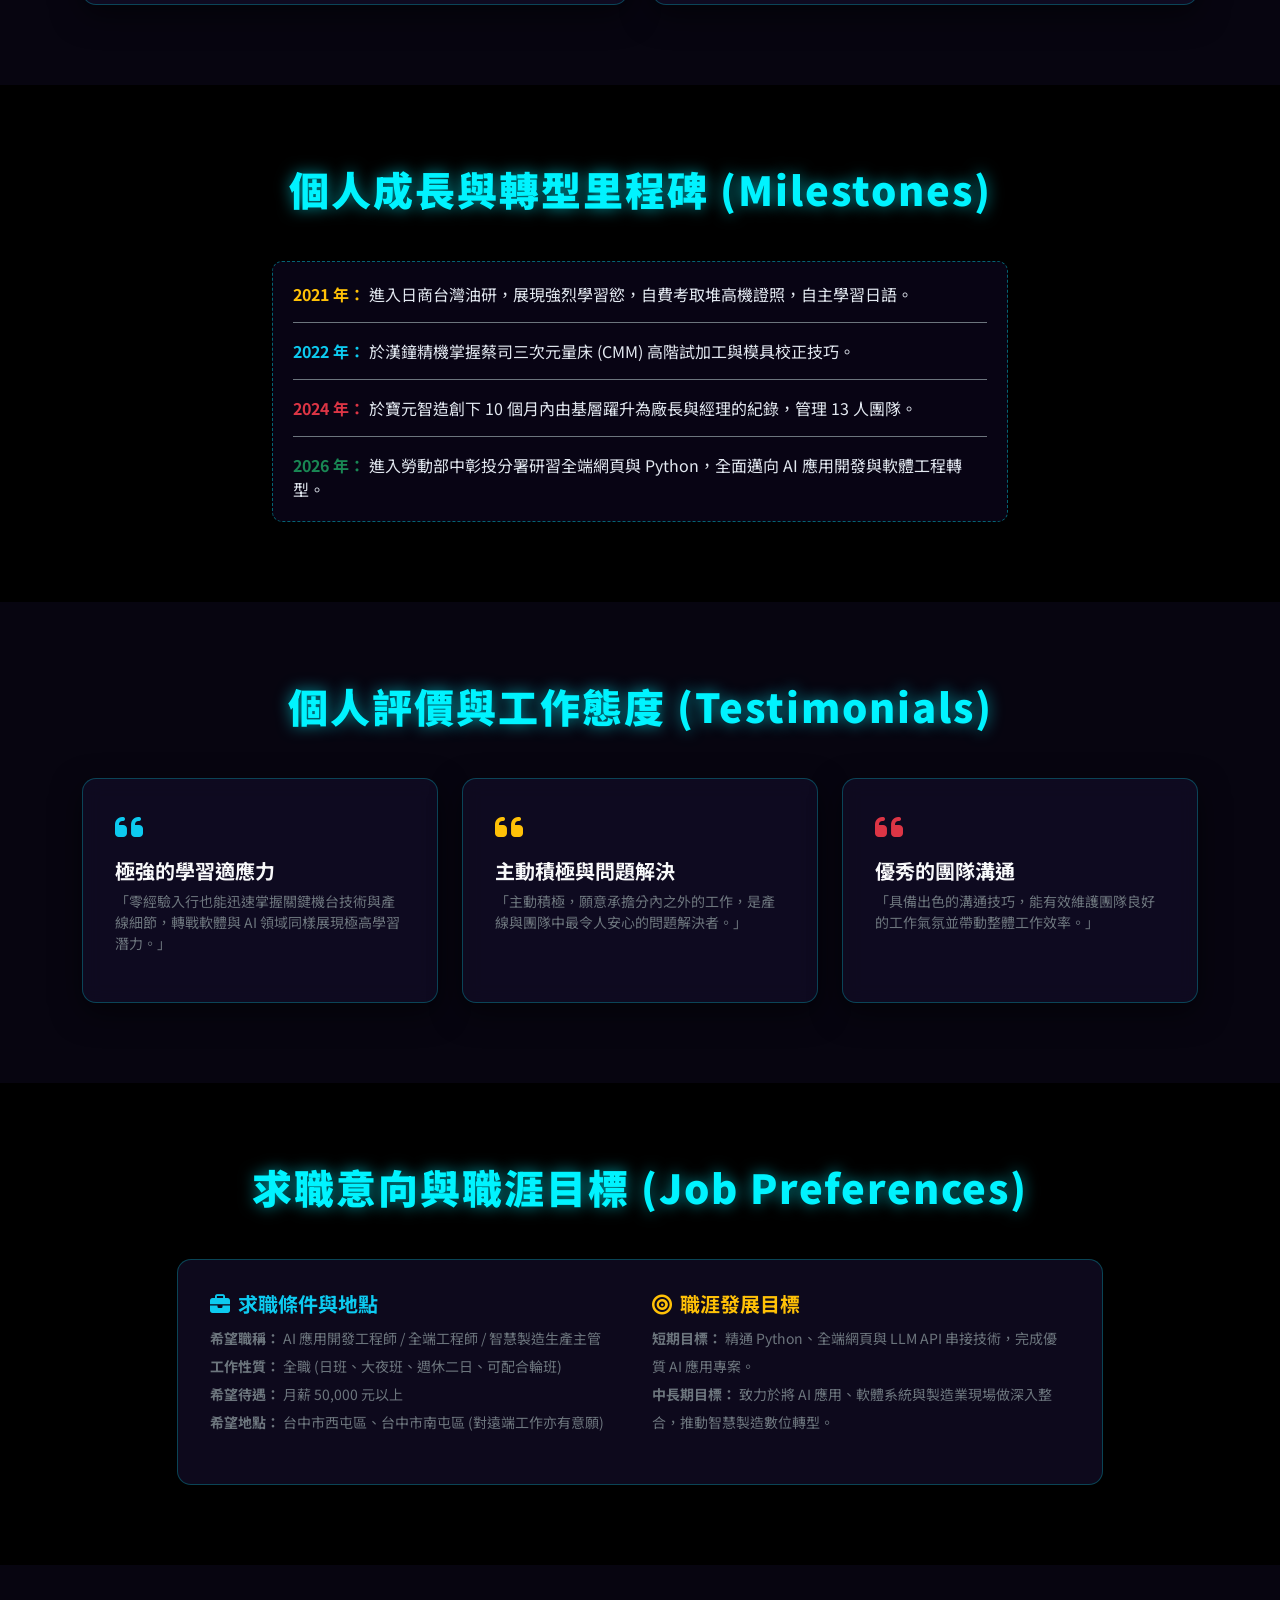
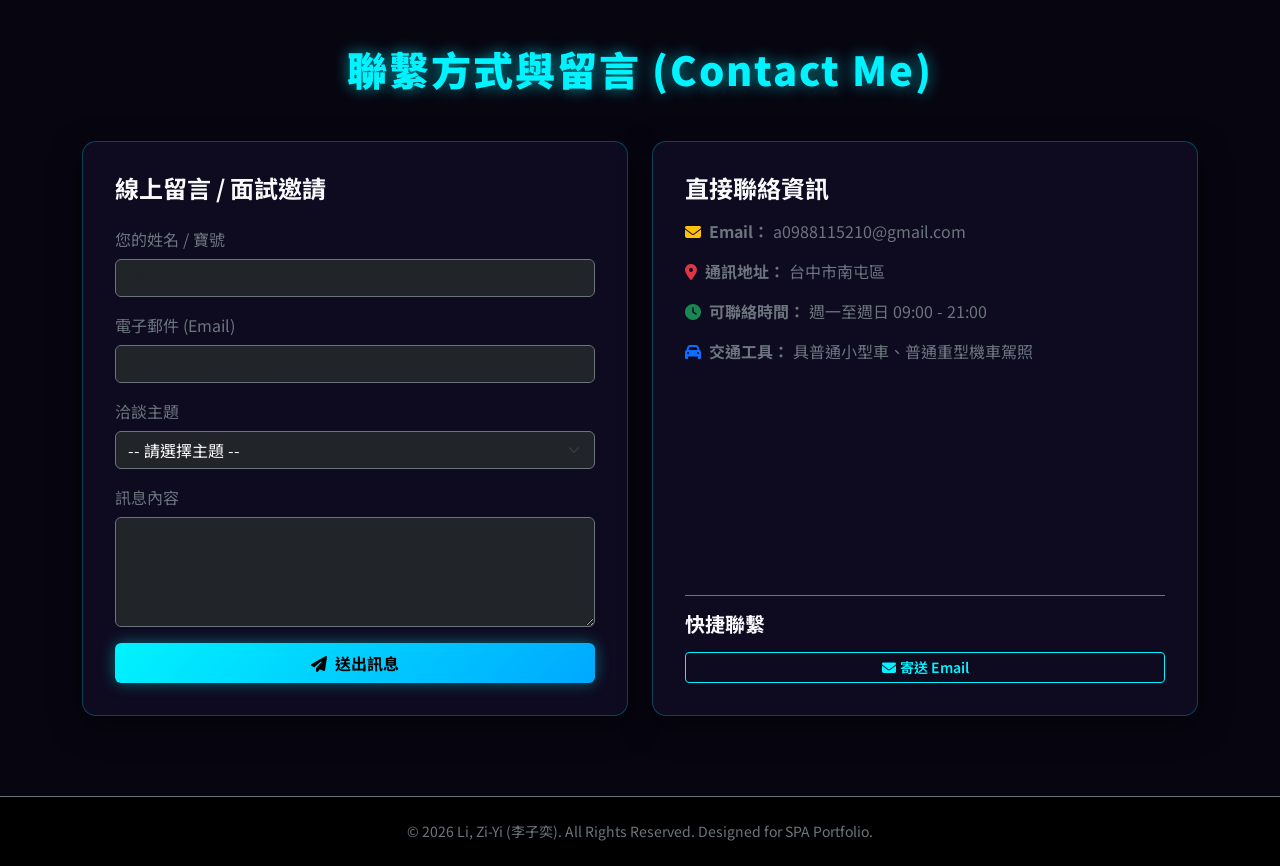
==== commit f3db5f71: "更新個人履歷SPA-2" ====
--- a/spa.html
+++ b/spa.html
@@ -74,6 +74,7 @@
 
         .hero-title {
             background: linear-gradient(90deg, #00f3ff 0%, #ff007f 50%, #ffe600 100%);
+            background-clip: text;
             -webkit-background-clip: text;
             -webkit-text-fill-color: transparent;
             font-weight: 900;
@@ -108,6 +109,7 @@
         /* 數據大數字發光效果 */
         .stat-num {
             background: linear-gradient(180deg, #ffe600 0%, #ff007f 100%);
+            background-clip: text;
             -webkit-background-clip: text;
             -webkit-text-fill-color: transparent;
             font-size: 3.2rem;
@@ -191,7 +193,7 @@
             <span class="small text-secondary"><i class="fa-solid fa-location-dot me-1 text-danger"></i> 台灣台中市南屯區｜待業中 (可隨時到職)</span>
             <div>
                 <a href="mailto:a0988115210@gmail.com" class="text-light me-3"><i class="fa-solid fa-envelope"></i></a>
-                <a href="https://ziyi0704.github.io/myResume/" class="text-light me-3"><i class="fa-brands fa-github fa-lg text-info"></i></a>
+                <a href="https://ziyi0704.github.io/myResume/" class="text-light me-3" target="_blank"><i class="fa-brands fa-github fa-lg text-info"></i></a>
             </div>
         </div>
     </div>
@@ -797,7 +799,6 @@
                     <div class="cyber-card h-100 d-flex flex-column justify-content-between">
                         <div>
                             <h4 class="text-light fw-bold mb-3">直接聯絡資訊</h4>
-                            <p class="text-secondary"><i class="fa-solid fa-phone text-info me-2"></i><strong>電話：</strong> 0988-115-210 / (0988)115-210</p>
                             <p class="text-secondary"><i class="fa-solid fa-envelope text-warning me-2"></i><strong>Email：</strong> a0988115210@gmail.com</p>
                             <p class="text-secondary"><i class="fa-solid fa-location-dot text-danger me-2"></i><strong>通訊地址：</strong> 台中市南屯區</p>
                             <p class="text-secondary"><i class="fa-solid fa-clock text-success me-2"></i><strong>可聯絡時間：</strong> 週一至週日 09:00 - 21:00</p>
@@ -807,7 +808,6 @@
                             <h5 class="text-light fw-bold mb-3">快捷聯繫</h5>
                             <div class="d-flex gap-3">
                                 <a href="mailto:a0988115210@gmail.com" class="btn btn-cyber-outline btn-sm flex-fill"><i class="fa-solid fa-envelope me-1"></i>寄送 Email</a>
-                                <a href="tel:0988115210" class="btn btn-cyber-outline btn-sm flex-fill"><i class="fa-solid fa-phone me-1"></i>電話撥打</a>
                             </div>
                         </div>
                     </div>
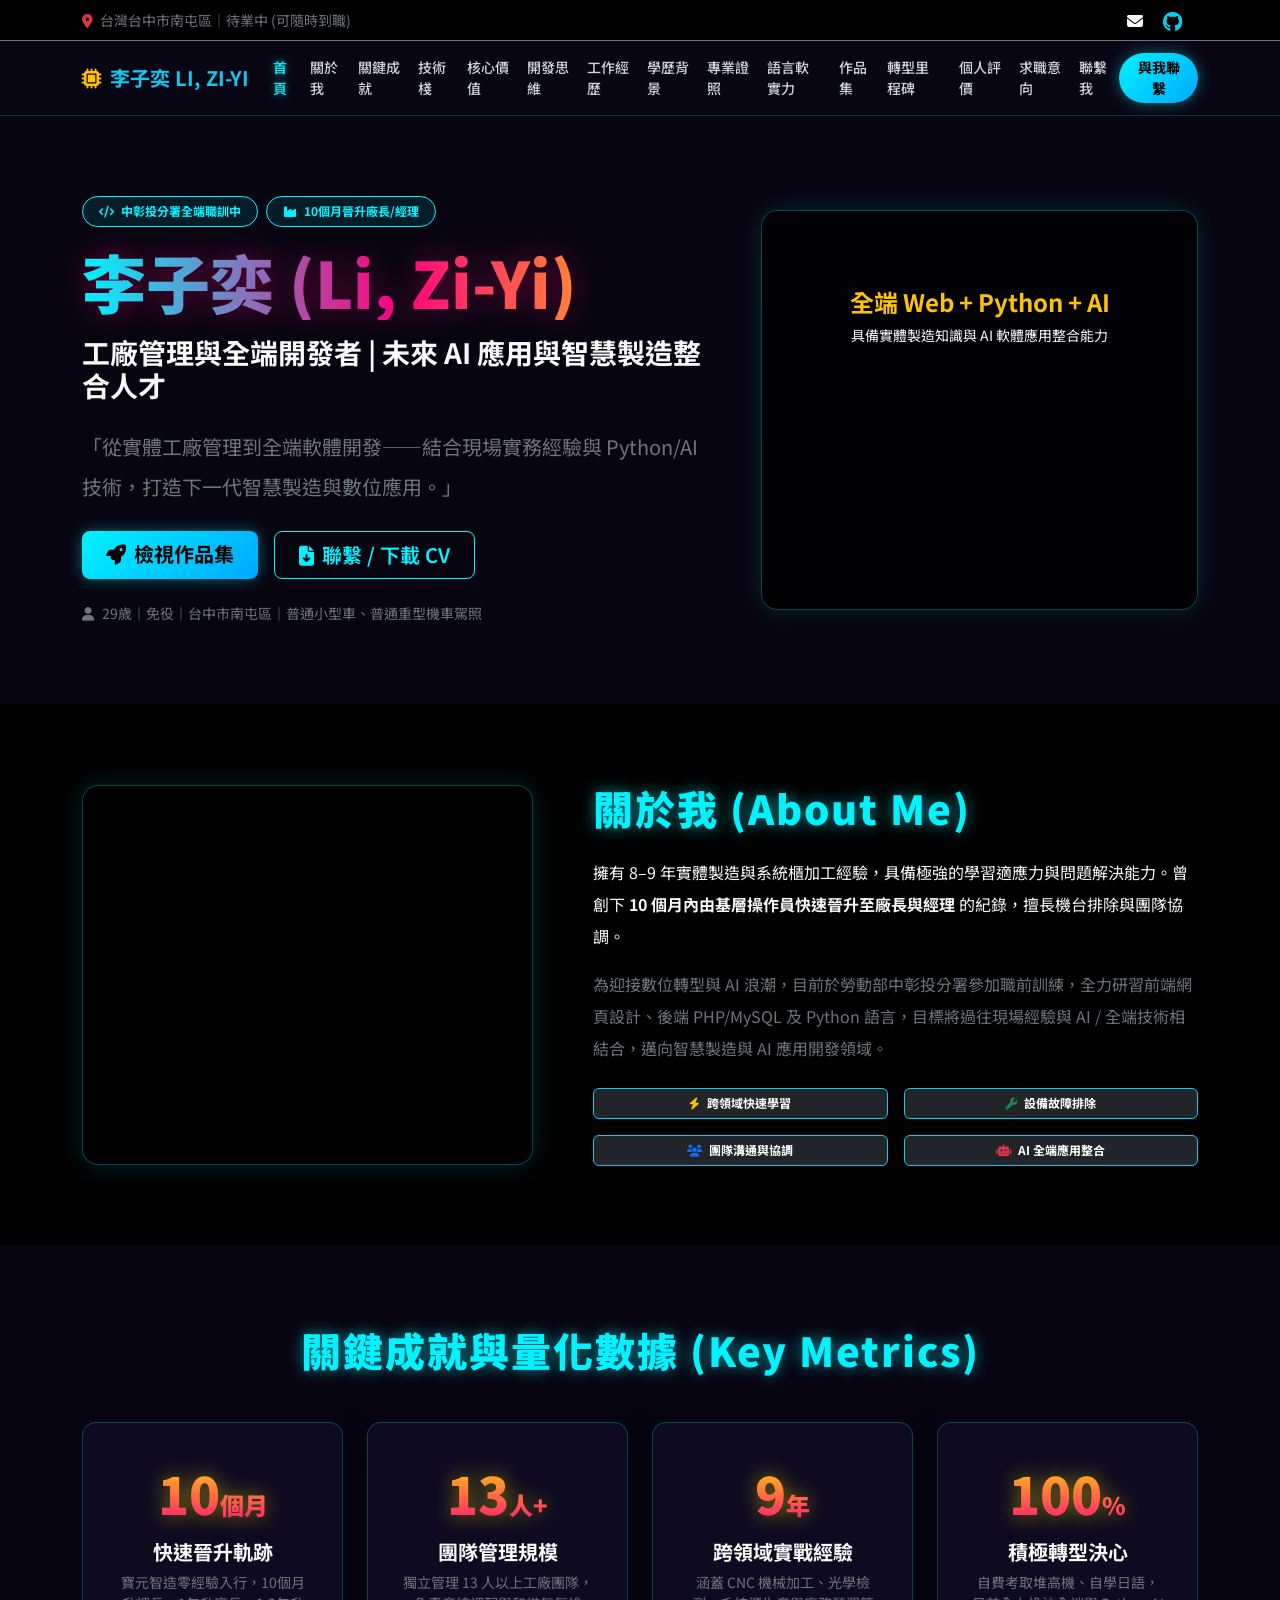
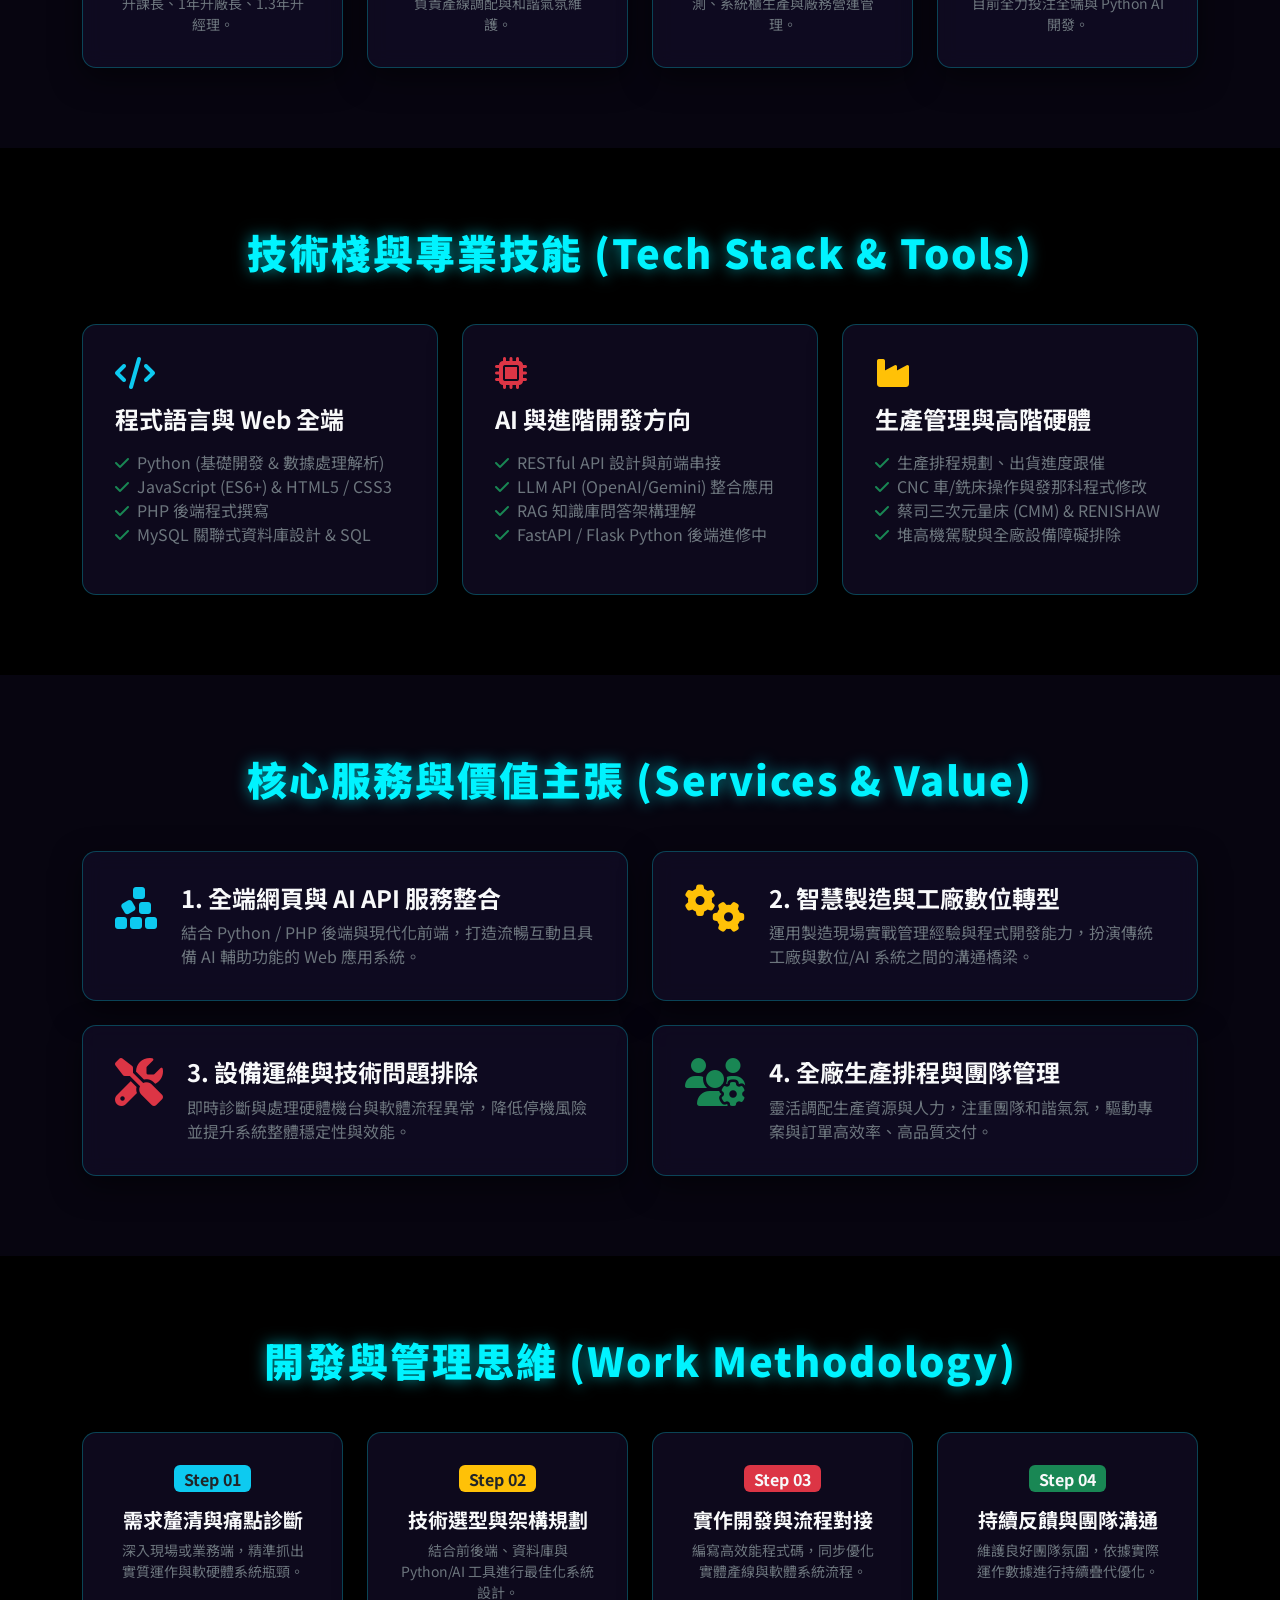
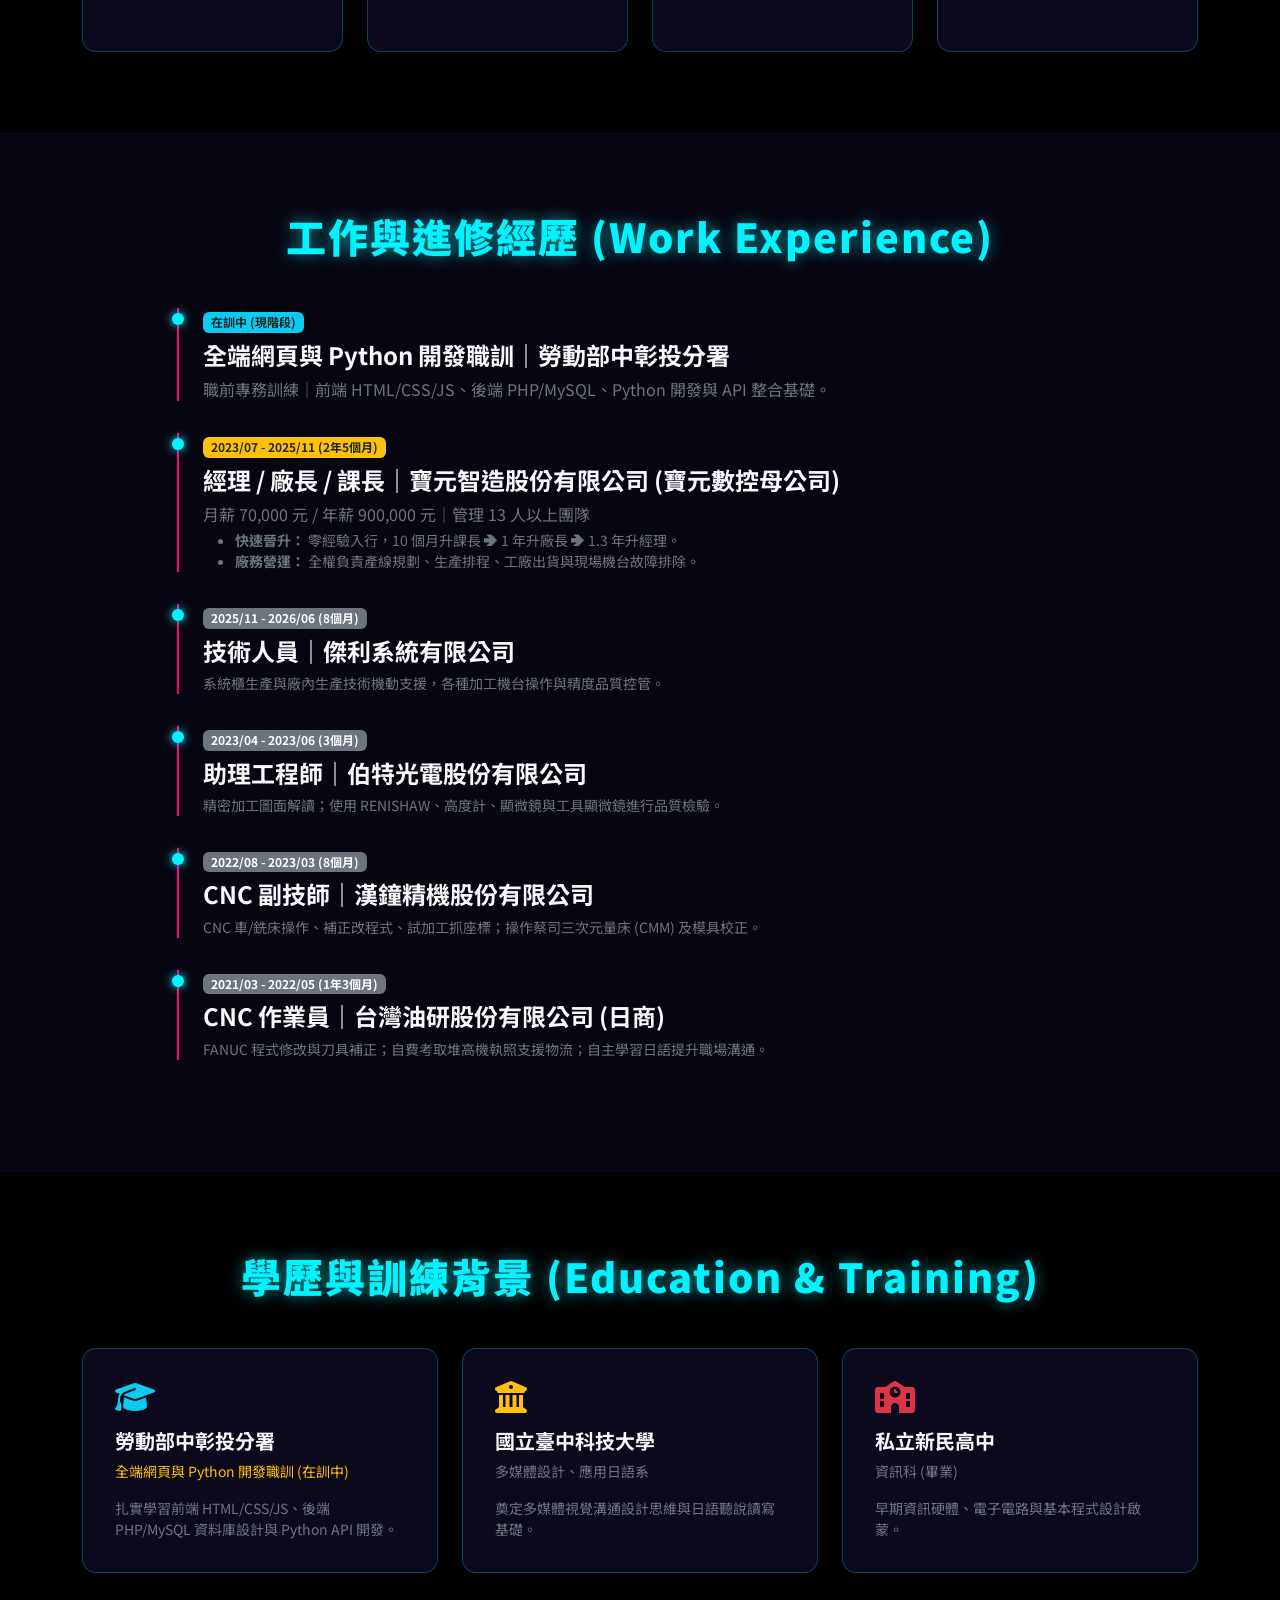
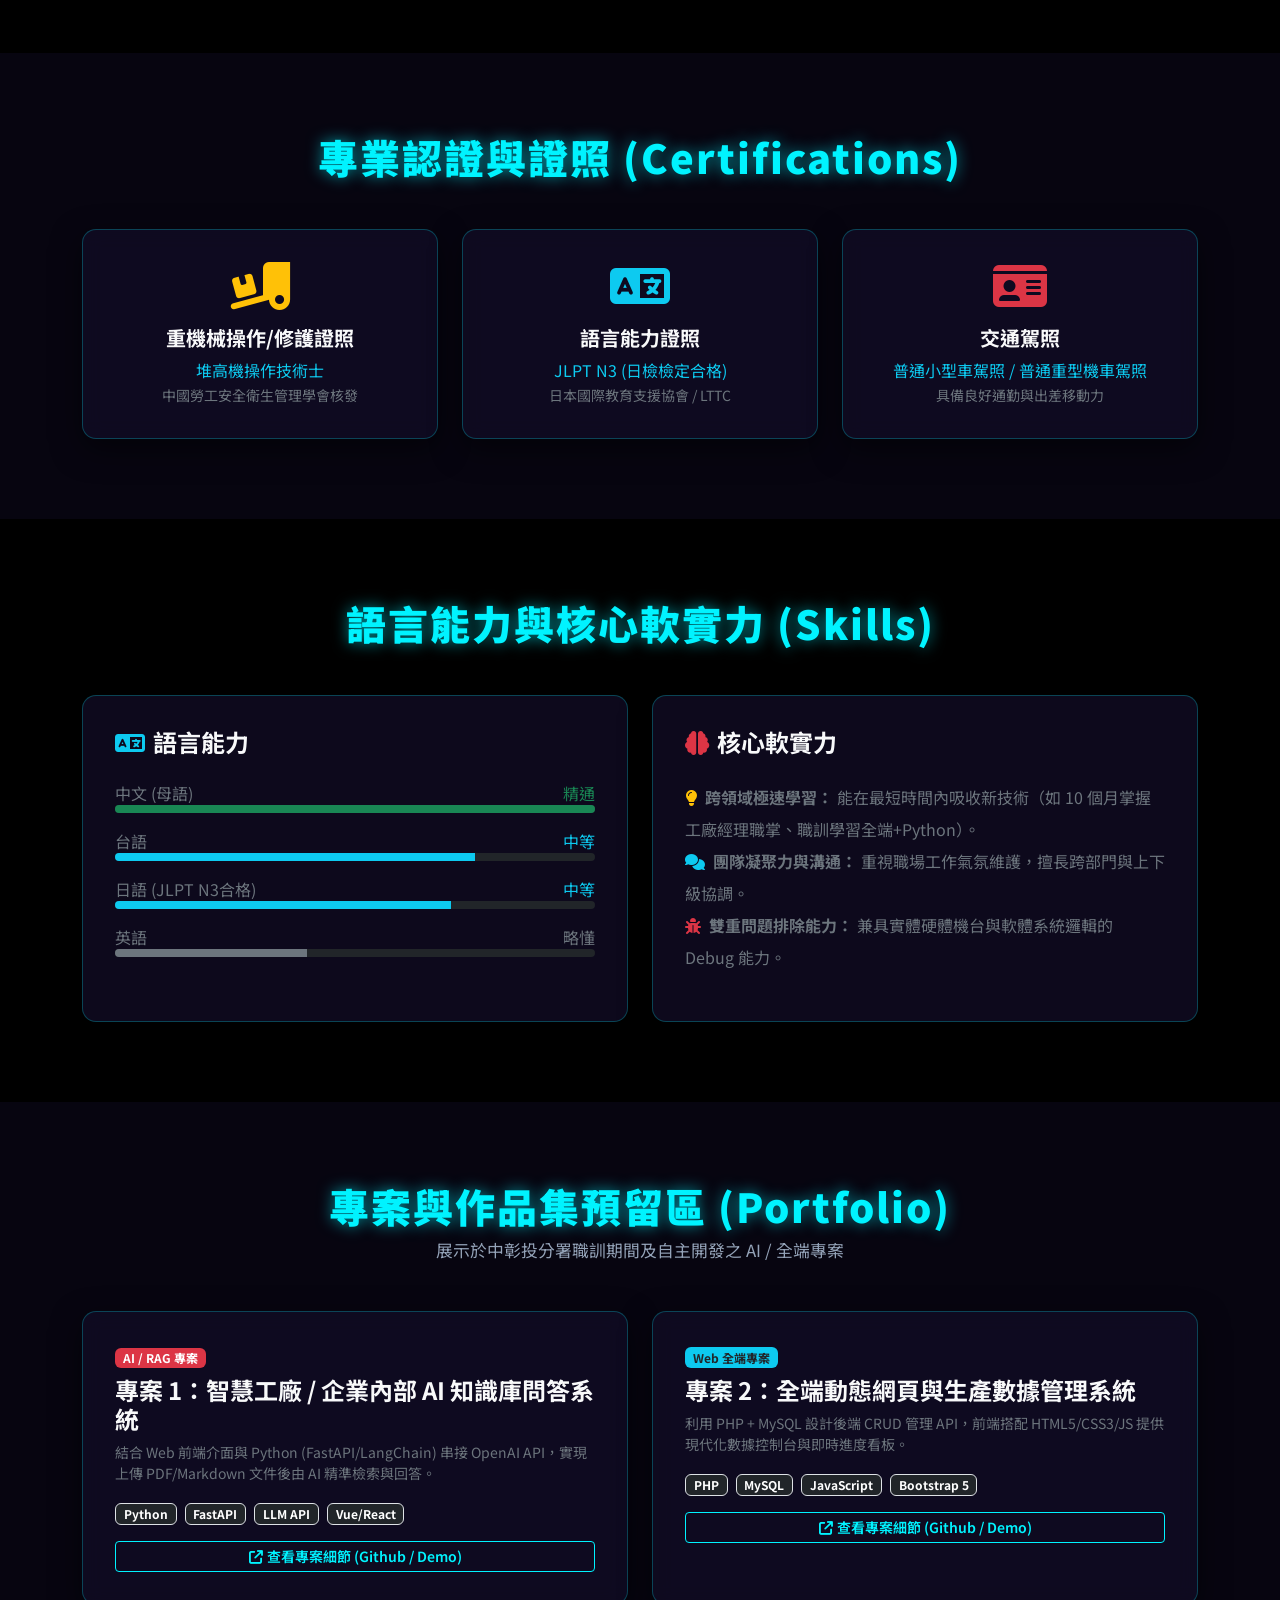
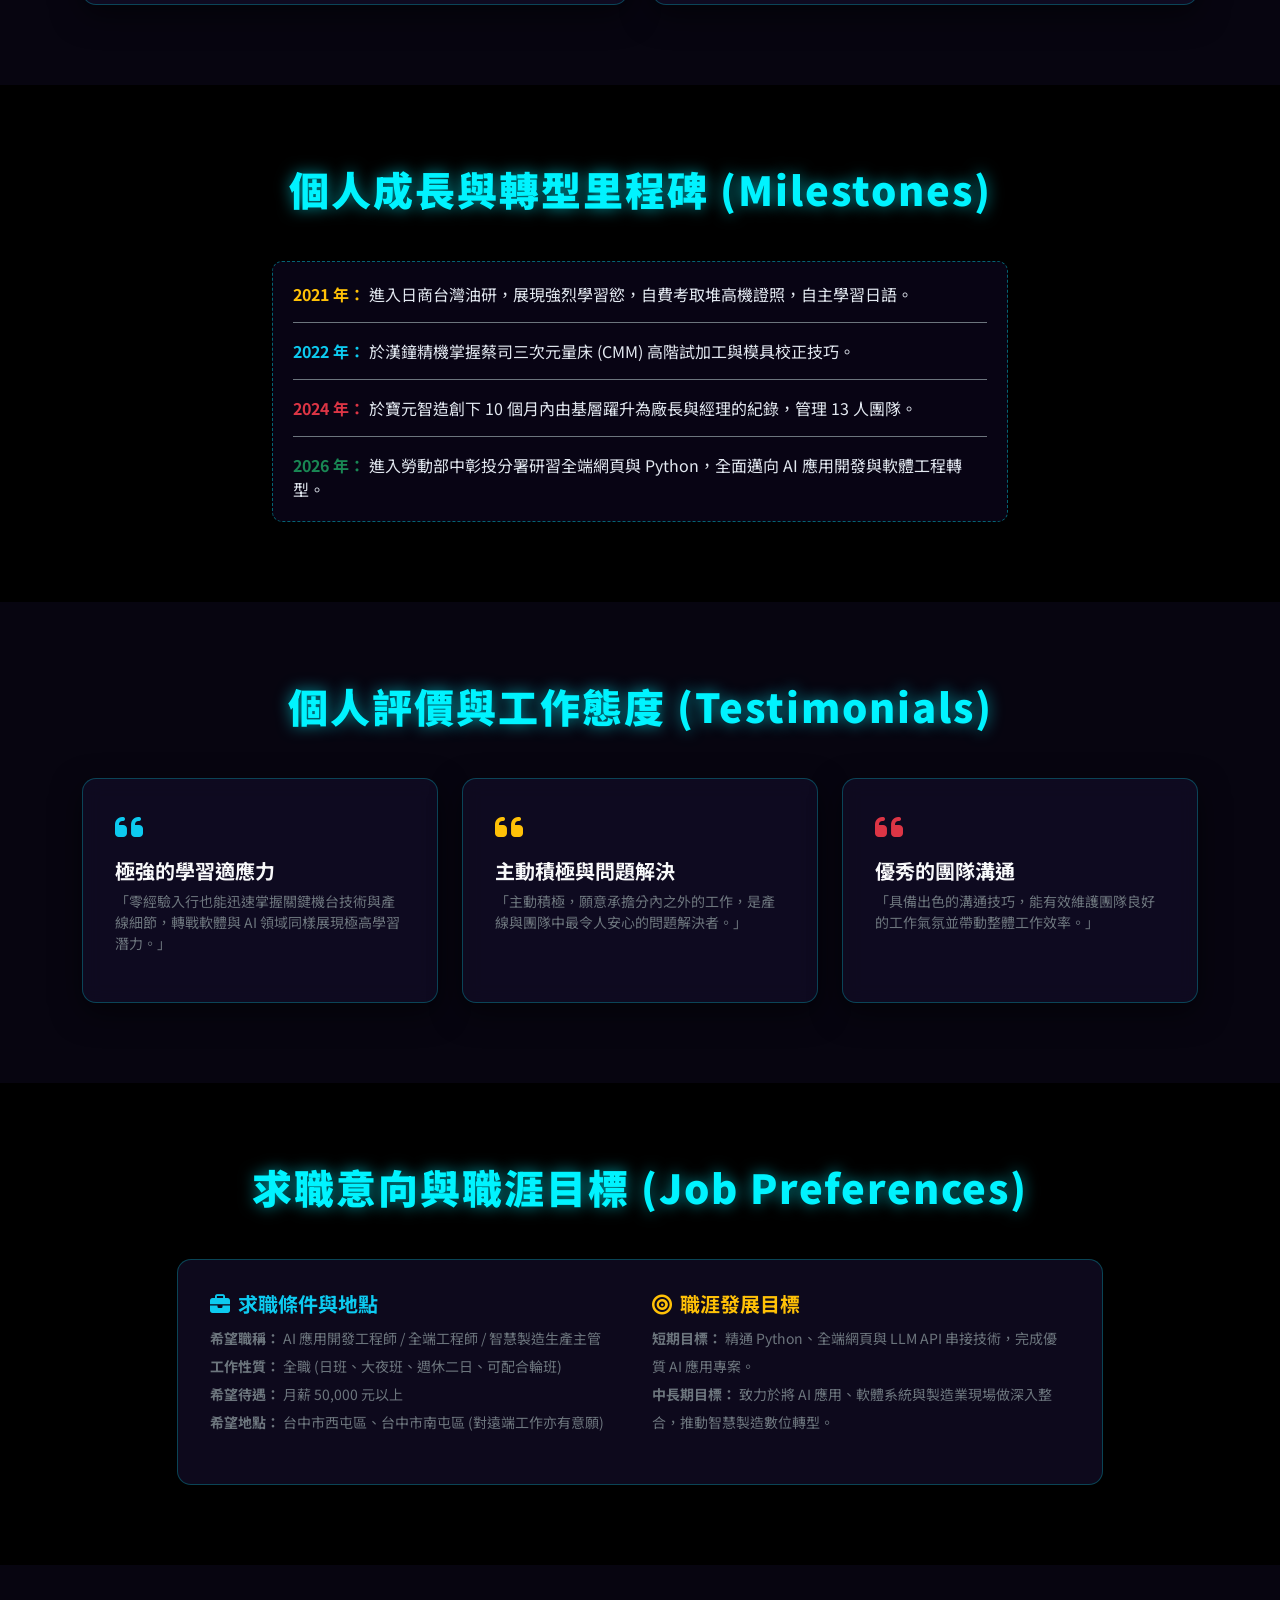
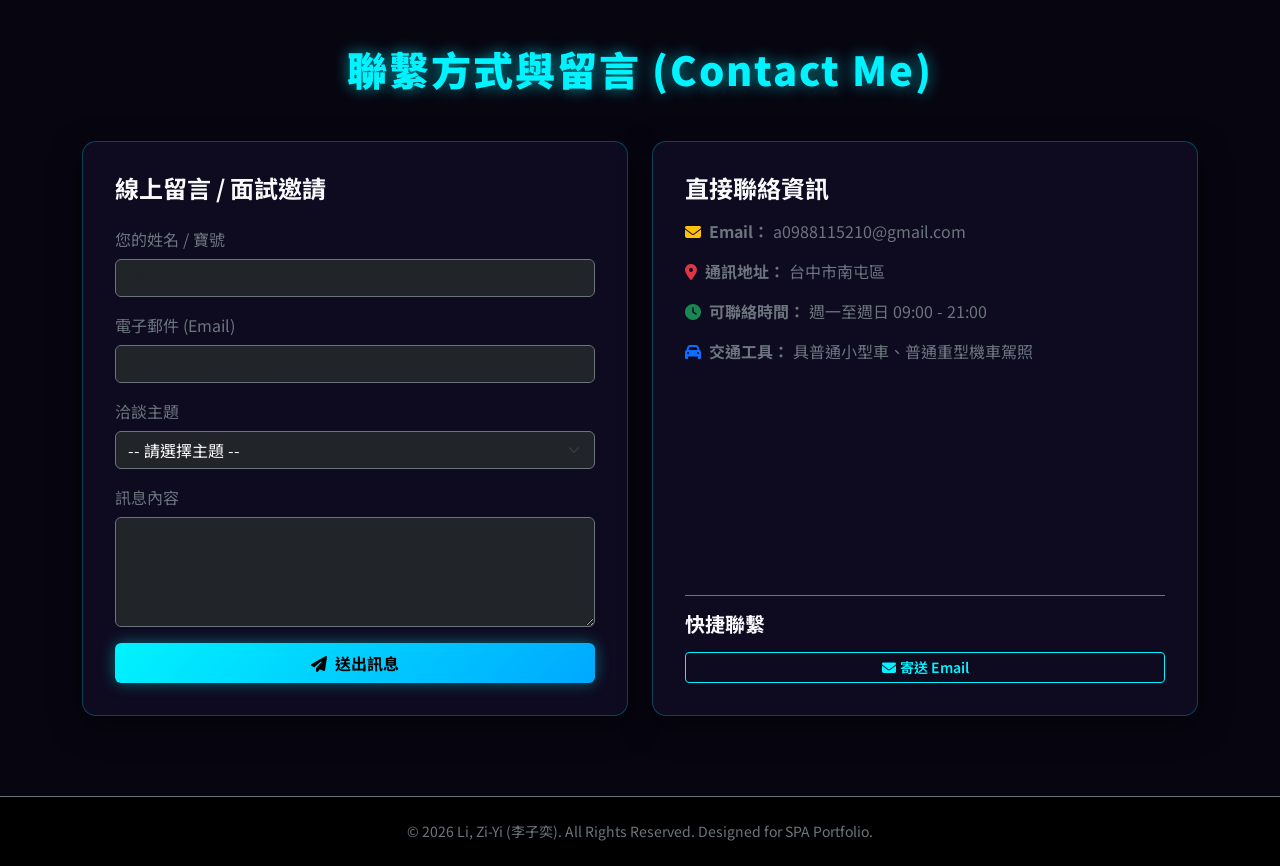
==== commit 5de24729: "更新個人履歷SPA-3" ====
--- a/spa.html
+++ b/spa.html
@@ -532,7 +532,7 @@
                     <div class="cyber-card h-100">
                         <i class="fa-solid fa-university fa-2x text-warning mb-3"></i>
                         <h5 class="text-light fw-bold">國立臺中科技大學</h5>
-                        <p class="text-secondary small">多媒體設計、應用日語系 (四技肄業)</p>
+                        <p class="text-secondary small">多媒體設計、應用日語系</p>
                         <p class="text-secondary small mb-0">奠定多媒體視覺溝通設計思維與日語聽說讀寫基礎。</p>
                     </div>
                 </div>
